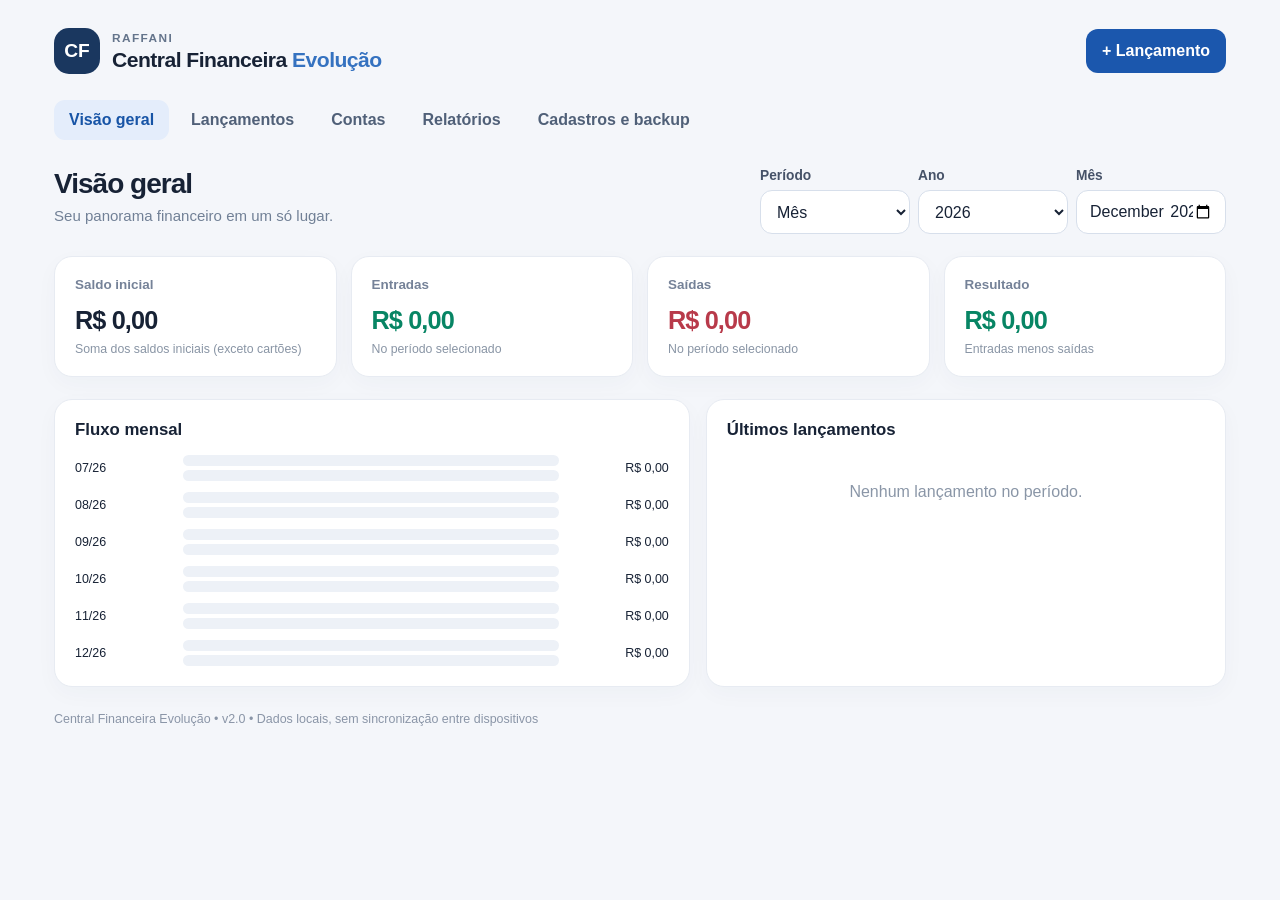
==== index.html @ 3c27be59 "Add files via upload" ====
<!doctype html>
<html lang="pt-BR"><head><meta charset="utf-8"><meta name="viewport" content="width=device-width, initial-scale=1, viewport-fit=cover"><meta name="theme-color" content="#101827"><meta name="apple-mobile-web-app-capable" content="yes"><meta name="apple-mobile-web-app-status-bar-style" content="default"><title>Central Financeira • Evolução</title><link rel="manifest" href="manifest.webmanifest"><style>
:root{font-family:Inter,-apple-system,BlinkMacSystemFont,"Segoe UI",sans-serif;color:#172235;background:#f4f6fa;font-synthesis:none}*{box-sizing:border-box}body{margin:0;min-width:320px}button,input,select,textarea{font:inherit}button{cursor:pointer}button:disabled{opacity:.5;cursor:not-allowed}input,select,textarea{width:100%;min-height:44px;border:1px solid #d7dfeb;border-radius:12px;background:white;color:#172235;padding:10px 12px;outline-offset:2px}textarea{resize:vertical}label{display:block;color:#465268;font-size:.86rem;font-weight:650;margin-bottom:7px}.app{max-width:1220px;margin:auto;padding:28px 24px 90px}.top{display:flex;align-items:center;justify-content:space-between;gap:14px;margin-bottom:24px}.brand{display:flex;align-items:center;gap:12px}.brandmark{display:grid;place-items:center;width:46px;height:46px;border-radius:15px;background:#1a375f;color:#fff;font-size:1.2rem;font-weight:800}.eyebrow{font-size:.74rem;letter-spacing:.12em;text-transform:uppercase;color:#64748b;font-weight:750}.brand h1{margin:3px 0 0;font-size:1.32rem;letter-spacing:-.025em}.top-actions{display:flex;gap:10px;align-items:center}.primary,.secondary,.danger,.ghost{border:0;border-radius:12px;padding:12px 16px;font-weight:700;min-height:44px}.primary{background:#1b57ad;color:white}.primary:hover{background:#16478e}.secondary{background:#e8eef7;color:#1b477f}.danger{background:#ffe8e8;color:#a52f35}.ghost{background:#fff;border:1px solid #d7dfeb;color:#34445e}.tabs{display:flex;gap:7px;overflow-x:auto;scrollbar-width:thin;padding:2px 0 14px;margin-bottom:14px}.tab{white-space:nowrap;border:0;border-radius:11px;padding:11px 15px;color:#506078;background:transparent;font-weight:700}.tab.active{background:#e4edfb;color:#1754a6}.view{display:none}.view.active{display:block}.sectionhead{display:flex;justify-content:space-between;align-items:start;gap:14px;margin-bottom:20px}.sectionhead h2{margin:0 0 7px;font-size:1.75rem;letter-spacing:-.035em}.muted{color:#738096}.sectionhead p{margin:0;color:#718096;font-size:.94rem}.toolbar{display:flex;align-items:end;gap:10px;flex-wrap:wrap}.field{min-width:130px}.field.compact{width:150px}.field.search{min-width:240px;flex:1}.cards{display:grid;grid-template-columns:repeat(4,minmax(0,1fr));gap:14px;margin:22px 0}.card,.panel{background:white;border:1px solid #e7ebf2;border-radius:18px;padding:20px;box-shadow:0 7px 22px #1f355008}.card .label{color:#758298;font-size:.84rem;font-weight:650}.card .number{margin-top:14px;font-size:1.58rem;letter-spacing:-.035em;font-weight:800;overflow-wrap:anywhere}.number.good{color:#078564}.number.bad{color:#b83a4a}.card .detail{font-size:.77rem;color:#8995a5;margin-top:7px}.columns{display:grid;grid-template-columns:1.1fr .9fr;gap:16px}.panel h3{margin:0 0 15px;font-size:1.05rem}.panel-head{display:flex;justify-content:space-between;align-items:center;gap:10px}.list{display:grid;gap:9px}.item{display:flex;align-items:center;justify-content:space-between;gap:12px;border-bottom:1px solid #edf0f4;padding:12px 0}.item:last-child{border:0}.item-title{font-weight:700;overflow-wrap:anywhere}.item-sub{font-size:.8rem;color:#7b8799;margin-top:5px}.amount{font-weight:800;text-align:right;white-space:nowrap}.pills{display:flex;gap:5px;flex-wrap:wrap}.pill{font-size:.7rem;font-weight:750;border-radius:999px;padding:4px 8px;background:#edf2f8;color:#4e6580}.tablewrap{overflow:auto;border-radius:16px;border:1px solid #e5eaf1;background:white}table{border-collapse:collapse;width:100%;min-width:660px;text-align:left}th,td{padding:14px 15px;border-bottom:1px solid #edf0f4;font-size:.9rem}th{color:#65758b;font-size:.78rem;background:#f9fbfe}tr:last-child td{border-bottom:0}.actions{display:flex;gap:7px;justify-content:flex-end}.smallbutton{border:1px solid #dbe2eb;border-radius:9px;background:white;color:#344b6a;padding:8px 10px;font-size:.81rem;font-weight:700}.smallbutton.red{color:#bd343e}.empty{color:#8a96a7;text-align:center;padding:28px 10px}.stack{display:grid;gap:15px}.formgrid{display:grid;grid-template-columns:repeat(2,minmax(0,1fr));gap:14px}.span2{grid-column:span 2}.checkline{display:flex;align-items:center;gap:10px;padding:13px 0}.checkline input{width:19px;height:19px;min-height:19px}.checkline label{margin:0}.modal-overlay{position:fixed;inset:0;z-index:50;background:#09182e88;display:none;align-items:center;justify-content:center;padding:14px}.modal-overlay.open{display:flex}.modal{width:min(540px,100%);max-height:calc(100dvh - 28px);display:flex;flex-direction:column;background:white;border-radius:20px;box-shadow:0 24px 60px #06152a3d;overflow:hidden}.modal form{display:flex;flex-direction:column;min-height:0;flex:1;overflow:hidden}.modal header{padding:20px 22px 13px;border-bottom:1px solid #e8edf3;display:flex;justify-content:space-between;align-items:center;gap:10px}.modal header h2{margin:0;font-size:1.19rem}.modal .content{padding:19px 22px 22px;overflow-y:auto;overscroll-behavior:contain;-webkit-overflow-scrolling:touch;min-height:0}.modal footer{padding:13px 22px calc(13px + env(safe-area-inset-bottom,0px));border-top:1px solid #e7ebf2;background:white;display:flex;gap:9px;justify-content:flex-end;flex-shrink:0}.close{border:0;background:#f0f4f9;width:34px;height:34px;border-radius:10px}.hint{color:#77869a;font-size:.79rem;margin:7px 0 0}.notice{border-radius:13px;padding:13px 14px;background:#edf5ff;color:#375579;line-height:1.45;font-size:.85rem}.dangerzone{background:#fff7f7;color:#82373a}.accountgrid{display:grid;grid-template-columns:repeat(auto-fit,minmax(240px,1fr));gap:14px}.chart{display:grid;gap:11px}.barrow{display:grid;grid-template-columns:98px minmax(0,1fr) 100px;align-items:center;gap:10px;font-size:.78rem}.bartrack{height:11px;border-radius:8px;background:#edf1f7;overflow:hidden}.bar{height:100%;background:#396fbb;border-radius:8px}.bar.out{background:#e68182}.footer-note{margin-top:25px;font-size:.78rem;color:#8a95a7}.settingsgrid{display:grid;grid-template-columns:repeat(2,minmax(0,1fr));gap:16px}.pillstrip{display:flex;gap:8px;flex-wrap:wrap;margin-bottom:14px}.tag{background:#eff4fa;padding:7px 10px;border-radius:10px;display:flex;align-items:center;gap:8px;font-size:.85rem}.tag button{background:none;border:0;color:#c33;font-weight:800}.sr-only{position:absolute;left:-9999px}.switchbar{display:flex;gap:8px;align-items:end}.switchbar .field{flex:1}.hidden{display:none!important}@media(max-width:800px){.cards{grid-template-columns:repeat(2,minmax(0,1fr))}.columns,.settingsgrid{grid-template-columns:1fr}.sectionhead{flex-wrap:wrap}.app{padding:18px 15px 88px}}@media(max-width:520px){.app{padding:16px 12px calc(90px + env(safe-area-inset-bottom,0px))}.brand h1{font-size:1.05rem}.brandmark{width:40px;height:40px}.eyebrow{font-size:.64rem}.top{align-items:flex-start}.top-actions .primary{padding:10px 11px;font-size:.81rem}.top-actions .secondary{display:none}.sectionhead h2{font-size:1.45rem}.toolbar{width:100%}.field.compact{width:auto;flex:1;min-width:115px}.field.search{min-width:100%}.cards{gap:9px}.card,.panel{padding:15px;border-radius:14px}.card .number{font-size:1.25rem}.formgrid{grid-template-columns:1fr}.span2{grid-column:span 1}.modal-overlay{padding:0;align-items:flex-end}.modal{width:100%;max-height:calc(100dvh - 8px);border-radius:19px 19px 0 0}.modal form{display:flex;flex-direction:column;min-height:0;flex:1;overflow:hidden}.modal header{padding:17px 17px 12px}.modal .content{padding:15px 17px}.modal footer{padding:12px 17px calc(12px + env(safe-area-inset-bottom,0px))}.modal footer button{flex:1}.barrow{grid-template-columns:70px minmax(0,1fr) 82px;font-size:.69rem}.item{align-items:flex-start}}
</style></head><body>
<div class="app"><header class="top"><div class="brand"><div class="brandmark">CF</div><div><div class="eyebrow" id="entitySubtitle">CONTROLE FINANCEIRO</div><h1>Central Financeira <span style="color:#3572c0">Evolução</span></h1></div></div><div class="top-actions"><button class="primary" data-action="new-entry">+ Lançamento</button></div></header>
<nav class="tabs" aria-label="Navegação"><button class="tab active" data-tab="overview">Visão geral</button><button class="tab" data-tab="entries">Lançamentos</button><button class="tab" data-tab="accounts">Contas</button><button class="tab" data-tab="reports">Relatórios</button><button class="tab" data-tab="settings">Cadastros e backup</button></nav>
<section class="view active" id="overview"><div class="sectionhead"><div><h2>Visão geral</h2><p>Seu panorama financeiro em um só lugar.</p></div><div class="toolbar" id="overviewFilters"></div></div><div class="cards" id="overviewCards"></div><div class="columns"><div class="panel"><h3>Fluxo mensal</h3><div class="chart" id="overviewChart"></div></div><div class="panel"><h3>Últimos lançamentos</h3><div id="overviewLatest" class="list"></div></div></div></section>
<section class="view" id="entries"><div class="sectionhead"><div><h2>Lançamentos</h2><p>Entradas, despesas e recorrências em um só lugar.</p></div><button class="primary" data-action="new-entry">+ Novo lançamento</button></div><div class="toolbar" style="margin-bottom:16px"><div class="field search"><label for="entrySearch">Buscar descrição</label><input id="entrySearch" placeholder="Ex.: aluguel, mercado..."></div><div class="field compact"><label for="entryPeriod">Período</label><select id="entryPeriod"></select></div><div class="field compact"><label for="entryEntity">Entidade</label><select id="entryEntity"></select></div></div><div class="tablewrap"><table><thead><tr><th>Data</th><th>Descrição</th><th>Categoria / entidade</th><th>Conta</th><th>Valor</th><th>Ações</th></tr></thead><tbody id="entryRows"></tbody></table></div></section>
<section class="view" id="accounts"><div class="sectionhead"><div><h2>Contas</h2><p>Cadastre contas bancárias e cartões de crédito.</p></div><button class="primary" data-action="new-account">+ Nova conta</button></div><div class="accountgrid" id="accountCards"></div></section>
<section class="view" id="reports"><div class="sectionhead"><div><h2>Relatórios</h2><p>Filtre por mês, ano inteiro ou todos os períodos.</p></div><div class="toolbar"><div id="reportFilters"></div><button class="secondary" id="exportCSV">Exportar CSV</button></div></div><div id="reportCards" class="cards"></div><div class="columns"><div class="panel"><h3>Despesas por categoria</h3><div id="categoryReport"></div></div><div class="panel"><h3>Resumo por mês</h3><div id="monthlyReport"></div></div></div></section>
<section class="view" id="settings"><div class="sectionhead"><div><h2>Cadastros e backup</h2><p>Personalize sua central financeira e proteja seus dados.</p></div></div><div class="settingsgrid"><div class="panel"><div class="panel-head"><h3>Entidades</h3><button class="smallbutton" data-action="new-entity">+ Entidade</button></div><p class="hint">Pessoa física, jurídica, empresa ou outro centro financeiro.</p><div id="entityTags" class="pillstrip" style="margin-top:14px"></div></div><div class="panel"><div class="panel-head"><h3>Categorias</h3><button class="smallbutton" data-action="new-category">+ Categoria</button></div><p class="hint">Disponíveis no formulário de lançamentos.</p><div id="categoryTags" class="pillstrip" style="margin-top:14px"></div></div><div class="panel"><h3>Cópia de segurança</h3><p class="hint">Dados salvos apenas neste navegador. Exporte regularmente e guarde com segurança.</p><div style="display:grid;gap:10px;margin-top:18px"><button class="secondary" id="backupDownload">Baixar backup JSON</button><label for="backupRestore">Restaurar backup JSON</label><input type="file" id="backupRestore" accept="application/json,.json"></div></div><div class="panel"><h3>Dados locais</h3><p class="notice dangerzone">Apagar os dados é irreversível sem uma cópia de segurança. A nova versão usa armazenamento separado da aplicação antiga.</p><button class="danger" id="clearData" style="margin-top:15px">Apagar dados desta versão</button></div></div></section>
<div class="footer-note">Central Financeira Evolução • v2.0 • Dados locais, sem sincronização entre dispositivos</div></div>
<div class="modal-overlay" id="dialog" role="presentation"><div class="modal" role="dialog" aria-modal="true" aria-labelledby="dialogTitle"><header><h2 id="dialogTitle"></h2><button class="close" aria-label="Fechar" id="dialogClose">✕</button></header><form id="dialogForm"><div class="content" id="dialogBody"></div><footer><button class="ghost" type="button" id="dialogCancel">Cancelar</button><button class="primary" type="submit" id="dialogSave">Salvar</button></footer></form></div></div>
<script>
'use strict';
const STORE='central-financeira-evolucao-v2';
const isoToday=()=>new Date().toLocaleDateString('en-CA');
const monthNow=()=>isoToday().slice(0,7);
const uid=()=>crypto?.randomUUID?.() || 'id-'+Date.now()+'-'+Math.random().toString(36).slice(2);
const money=n=>(Number(n)||0).toLocaleString('pt-BR',{style:'currency',currency:'BRL'});
const fmtDate=d=>d?d.split('-').reverse().join('/'):'';
const esc=s=>String(s??'').replace(/[&<>"']/g,c=>({'&':'&amp;','<':'&lt;','>':'&gt;','"':'&quot;',"'":'&#39;'}[c]));
const seed=()=>({version:2,entities:[{id:uid(),name:'Raffani'}],categories:['Moradia','Alimentação','Transporte','Saúde','Educação','Lazer','Salário','Serviços','Impostos','Outros'].map(name=>({id:uid(),name})),accounts:[],entries:[]});
let db;try{const s=JSON.parse(localStorage.getItem(STORE));db=s&&Array.isArray(s.entries)&&Array.isArray(s.accounts)&&Array.isArray(s.entities)&&Array.isArray(s.categories)?s:seed()}catch{db=seed()}
const save=()=>{localStorage.setItem(STORE,JSON.stringify(db));render()};
const entityName=id=>db.entities.find(x=>x.id===id)?.name||'Sem entidade';
const accountName=id=>db.accounts.find(x=>x.id===id)?.name||'Sem conta';
const catName=id=>db.categories.find(x=>x.id===id)?.name||'Sem categoria';
const numeric=v=>Number(String(v).replace(',','.'))||0;
const periods=['all','year','month'];
let overviewPeriod='month',overviewYear=Number(monthNow().slice(0,4)),overviewMonth=monthNow(), reportPeriod='month',reportYear=overviewYear,reportMonth=monthNow(),entryPeriod='all',entryEntity='all',entrySearch='';
function matchesPeriod(entry,mode,year,month){if(mode==='all')return true;if(mode==='year')return entry.date.startsWith(String(year));return entry.date.startsWith(month)}
const sum=(a,kind)=>a.filter(x=>x.type===kind).reduce((s,x)=>s+Number(x.amount||0),0);
function years(){const set=new Set([new Date().getFullYear(),...db.entries.map(x=>Number(x.date?.slice(0,4))).filter(Boolean)]);return [...set].sort((a,b)=>b-a)}
function filterMarkup(prefix,mode,year,month){return `<div class="switchbar"><div class="field compact"><label for="${prefix}Mode">Período</label><select id="${prefix}Mode"><option value="month" ${mode==='month'?'selected':''}>Mês</option><option value="year" ${mode==='year'?'selected':''}>Ano inteiro</option><option value="all" ${mode==='all'?'selected':''}>Todos</option></select></div><div class="field compact ${mode==='all'?'hidden':''}"><label for="${prefix}Year">Ano</label><select id="${prefix}Year">${years().map(y=>`<option value="${y}" ${year===y?'selected':''}>${y}</option>`).join('')}</select></div><div class="field compact ${mode!=='month'?'hidden':''}"><label for="${prefix}Month">Mês</label><input id="${prefix}Month" type="month" value="${esc(month)}"></div></div>`}
function renderFilters(){document.getElementById('overviewFilters').innerHTML=filterMarkup('overview',overviewPeriod,overviewYear,overviewMonth);document.getElementById('reportFilters').innerHTML=filterMarkup('report',reportPeriod,reportYear,reportMonth);const months=[...new Set(db.entries.map(x=>x.date.slice(0,7)))].sort().reverse();document.getElementById('entryPeriod').innerHTML=`<option value="all">Todos os períodos</option>${months.map(m=>`<option value="${m}" ${entryPeriod===m?'selected':''}>${m.slice(5)}/${m.slice(0,4)}</option>`).join('')}`;document.getElementById('entryEntity').innerHTML=`<option value="all">Todas as entidades</option>${db.entities.map(x=>`<option value="${x.id}" ${entryEntity===x.id?'selected':''}>${esc(x.name)}</option>`).join('')}`}
function card(label,value,detail,cls=''){return `<div class="card"><div class="label">${label}</div><div class="number ${cls}">${value}</div><div class="detail">${detail}</div></div>`}
function renderOverview(){const entries=db.entries.filter(x=>matchesPeriod(x,overviewPeriod,overviewYear,overviewMonth));const a=sum(entries,'income'),b=sum(entries,'expense'),opening=db.accounts.filter(x=>x.kind!=='credit').reduce((s,x)=>s+Number(x.opening||0),0);document.getElementById('overviewCards').innerHTML=card('Saldo inicial',money(opening),'Soma dos saldos iniciais (exceto cartões)')+card('Entradas',money(a),'No período selecionado','good')+card('Saídas',money(b),'No período selecionado','bad')+card('Resultado',money(a-b),'Entradas menos saídas',a-b>=0?'good':'bad');let months=[];if(overviewPeriod==='month'){let y=Number(overviewMonth.slice(0,4)),m=Number(overviewMonth.slice(5));for(let i=5;i>=0;i--){let d=new Date(y,m-1-i,1);months.push(`${d.getFullYear()}-${String(d.getMonth()+1).padStart(2,'0')}`)}}else{months=[...new Set(entries.map(x=>x.date.slice(0,7)))].sort().slice(-12)}const max=Math.max(1,...months.map(m=>Math.max(sum(entries.filter(x=>x.date.startsWith(m)),'income'),sum(entries.filter(x=>x.date.startsWith(m)),'expense'))));document.getElementById('overviewChart').innerHTML=months.length?months.map(m=>{let aa=sum(entries.filter(x=>x.date.startsWith(m)),'income'),bb=sum(entries.filter(x=>x.date.startsWith(m)),'expense');return `<div class="barrow"><span>${m.slice(5)}/${m.slice(2,4)}</span><div><div class="bartrack"><div class="bar" style="width:${aa/max*100}%"></div></div><div class="bartrack" style="margin-top:4px"><div class="bar out" style="width:${bb/max*100}%"></div></div></div><span style="text-align:right">${money(aa-bb)}</span></div>`}).join(''):'<div class="empty">Sem lançamentos neste período.</div>';document.getElementById('overviewLatest').innerHTML=entries.slice().sort((a,b)=>b.date.localeCompare(a.date)).slice(0,6).map(x=>`<div class="item"><div><div class="item-title">${esc(x.description)}</div><div class="item-sub">${fmtDate(x.date)} • ${esc(catName(x.categoryId))}</div></div><div class="amount ${x.type==='income'?'good':'bad'}">${x.type==='income'?'+':'−'} ${money(x.amount)}</div></div>`).join('')||'<div class="empty">Nenhum lançamento no período.</div>'}
function renderEntries(){const list=db.entries.filter(x=>(entryPeriod==='all'||x.date.startsWith(entryPeriod))&&(entryEntity==='all'||x.entityId===entryEntity)&&x.description.toLowerCase().includes(entrySearch.toLowerCase())).sort((a,b)=>b.date.localeCompare(a.date));document.getElementById('entryRows').innerHTML=list.map(x=>`<tr><td>${fmtDate(x.date)}</td><td><strong>${esc(x.description)}</strong>${x.seriesId?'<div class="pill" style="display:inline-block;margin-left:6px">↻ recorrente</div>':''}<div class="item-sub">${esc(x.notes||'')}</div></td><td>${esc(catName(x.categoryId))}<div class="item-sub">${esc(entityName(x.entityId))}</div></td><td>${esc(accountName(x.accountId))}</td><td style="font-weight:750;color:${x.type==='income'?'#078564':'#b83a4a'}">${x.type==='income'?'+':'−'} ${money(x.amount)}</td><td><div class="actions"><button class="smallbutton" data-edit-entry="${x.id}">Editar</button><button class="smallbutton red" data-delete-entry="${x.id}">Apagar</button></div></td></tr>`).join('')||'<tr><td colspan="6" class="empty">Nenhum lançamento encontrado.</td></tr>'}
function renderAccounts(){document.getElementById('accountCards').innerHTML=db.accounts.map(x=>`<div class="panel"><div class="panel-head"><h3>${esc(x.name)}</h3><span class="pill">${x.kind==='credit'?'Cartão de crédito':'Conta bancária'}</span></div><div class="muted">${esc(x.bank||'')}</div><div class="number" style="font-size:1.5rem;font-weight:800;margin:15px 0">${money(x.opening||0)}</div><p class="hint">${x.kind==='credit'?'Valor de referência / limite informado':'Saldo inicial'} • ${fmtDate(x.openingDate)}</p><div class="actions"><button class="smallbutton" data-edit-account="${x.id}">Editar</button><button class="smallbutton red" data-delete-account="${x.id}">Apagar</button></div></div>`).join('')||'<div class="panel empty">Nenhuma conta cadastrada. Clique em “Nova conta”.</div>'}
function renderReports(){const entries=db.entries.filter(x=>matchesPeriod(x,reportPeriod,reportYear,reportMonth)),a=sum(entries,'income'),b=sum(entries,'expense');document.getElementById('reportCards').innerHTML=card('Entradas',money(a),'Período selecionado','good')+card('Saídas',money(b),'Período selecionado','bad')+card('Resultado',money(a-b),'Entradas menos saídas',a-b>=0?'good':'bad')+card('Lançamentos',String(entries.length),'Registros no período');const cats=Object.entries(entries.filter(x=>x.type==='expense').reduce((o,x)=>(o[catName(x.categoryId)]=(o[catName(x.categoryId)]||0)+Number(x.amount),o),{})).sort((a,b)=>b[1]-a[1]);document.getElementById('categoryReport').innerHTML=cats.map(([name,val])=>`<div class="item"><span>${esc(name)}</span><strong>${money(val)}</strong></div>`).join('')||'<div class="empty">Sem despesas.</div>';let monthly=Object.entries(entries.reduce((o,x)=>(o[x.date.slice(0,7)]??=[],o[x.date.slice(0,7)].push(x),o),{})).sort((a,b)=>a[0].localeCompare(b[0]));document.getElementById('monthlyReport').innerHTML=monthly.map(([m,l])=>`<div class="item"><span>${m.slice(5)}/${m.slice(0,4)}</span><strong>${money(sum(l,'income')-sum(l,'expense'))}</strong></div>`).join('')||'<div class="empty">Sem movimentação.</div>'}
function renderSettings(){document.getElementById('entityTags').innerHTML=db.entities.map(x=>`<span class="tag">${esc(x.name)} <button aria-label="Excluir entidade ${esc(x.name)}" data-delete-entity="${x.id}">×</button></span>`).join('');document.getElementById('categoryTags').innerHTML=db.categories.map(x=>`<span class="tag">${esc(x.name)} <button aria-label="Excluir categoria ${esc(x.name)}" data-delete-category="${x.id}">×</button></span>`).join('');document.getElementById('entitySubtitle').textContent=db.entities[0]?.name?.toUpperCase()||'CONTROLE FINANCEIRO'}
function render(){renderFilters();renderOverview();renderEntries();renderAccounts();renderReports();renderSettings()}
const dialog=document.getElementById('dialog'),form=document.getElementById('dialogForm');let onSubmit=null;
function openDialog(title,html,fn,saveLabel='Salvar'){document.getElementById('dialogTitle').textContent=title;document.getElementById('dialogBody').innerHTML=html;document.getElementById('dialogSave').textContent=saveLabel;onSubmit=fn;dialog.classList.add('open');document.body.style.overflow='hidden';setTimeout(()=>dialog.querySelector('input,select,textarea')?.focus({preventScroll:true}),50)}
function closeDialog(){dialog.classList.remove('open');document.body.style.overflow='';onSubmit=null}
const opts=(xs,value)=>xs.map(x=>`<option value="${x.id}" ${x.id===value?'selected':''}>${esc(x.name)}</option>`).join('');
function datePlusMonths(base,n){let [y,m,d]=base.split('-').map(Number),first=new Date(y,m-1+n,1),last=new Date(first.getFullYear(),first.getMonth()+1,0).getDate();return `${first.getFullYear()}-${String(first.getMonth()+1).padStart(2,'0')}-${String(Math.min(d,last)).padStart(2,'0')}`}
function entryDialog(id){const old=db.entries.find(x=>x.id===id),o=old||{type:'expense',date:isoToday(),description:'',amount:'',entityId:db.entities[0]?.id,accountId:'',categoryId:'',notes:''};openDialog(old?'Editar lançamento':'Novo lançamento',`<div class="formgrid"><div><label for="fType">Tipo</label><select id="fType"><option value="expense" ${o.type==='expense'?'selected':''}>Saída</option><option value="income" ${o.type==='income'?'selected':''}>Entrada</option></select></div><div><label for="fDate">Data / vencimento *</label><input type="date" id="fDate" value="${esc(o.date)}" required></div><div class="span2"><label for="fDesc">Descrição *</label><input id="fDesc" maxlength="180" required value="${esc(o.description)}" placeholder="Ex.: Aluguel"></div><div><label for="fAmount">Valor (R$) *</label><input type="number" inputmode="decimal" id="fAmount" required min="0.01" step="0.01" value="${esc(o.amount)}"></div><div><label for="fEntity">Entidade</label><select id="fEntity">${opts(db.entities,o.entityId)}</select></div><div><label for="fAccount">Conta / cartão</label><select id="fAccount"><option value="">Sem conta</option>${opts(db.accounts,o.accountId)}</select></div><div><label for="fCategory">Categoria</label><select id="fCategory"><option value="">Sem categoria</option>${opts(db.categories,o.categoryId)}</select></div><div class="span2"><label for="fNotes">Observações</label><textarea id="fNotes" rows="2">${esc(o.notes)}</textarea></div>${old?'<p class="hint span2">A edição altera apenas este lançamento. Para apagar os futuros, use a opção Apagar na lista.</p>':`<div class="span2 checkline"><input id="fRecurring" type="checkbox"><label for="fRecurring">Tem recorrência mensal?</label></div><div class="span2 hidden" id="repeatBox"><label for="fRepeat">Quantidade total de meses (incluindo o primeiro)</label><input type="number" id="fRepeat" min="2" max="240" value="12" step="1"><p class="hint">Ex.: 12 gera o lançamento deste mês e mais 11 nos meses seguintes.</p></div>`}</div>`,()=>{const q=id=>document.getElementById(id),date=q('fDate').value,amount=Number(q('fAmount').value);if(!date||!q('fDesc').value.trim()||!Number.isFinite(amount)||amount<=0){alert('Preencha descrição, data e valor válido.');return false}const data={type:q('fType').value,date,description:q('fDesc').value.trim(),amount,entityId:q('fEntity').value||'',accountId:q('fAccount').value||'',categoryId:q('fCategory').value||'',notes:q('fNotes').value.trim()};if(old){Object.assign(old,data)}else{const recurring=q('fRecurring').checked,n=recurring?Number(q('fRepeat').value):1;if(!Number.isInteger(n)||n<1||n>240||(recurring&&n<2)){alert('Informe de 2 a 240 meses de recorrência.');return false}const sid=recurring?uid():null;for(let i=0;i<n;i++)db.entries.push({id:uid(),...data,date:datePlusMonths(date,i),seriesId:sid,seriesIndex:recurring?i:null})}save();return true});if(!old){document.getElementById('fRecurring').addEventListener('change',e=>document.getElementById('repeatBox').classList.toggle('hidden',!e.target.checked))}}
function deleteEntry(id){const item=db.entries.find(x=>x.id===id);if(!item)return;let future=false;if(item.seriesId){openDialog('Apagar lançamento',`<p>O lançamento <strong>${esc(item.description)}</strong> pertence a uma recorrência.</p><div class="stack" style="margin-top:15px"><label class="checkline"><input type="radio" name="delMode" value="one" checked style="min-height:18px;width:18px"> Apenas este lançamento</label><label class="checkline"><input type="radio" name="delMode" value="future" style="min-height:18px;width:18px"> Este e todos os futuros desta recorrência</label></div><p class="hint">Lançamentos anteriores à data selecionada serão preservados.</p>`,()=>{future=document.querySelector('input[name="delMode"]:checked').value==='future';if(future)db.entries=db.entries.filter(x=>!(x.seriesId===item.seriesId&&x.date>=item.date));else db.entries=db.entries.filter(x=>x.id!==item.id);save();return true},'Apagar');return}if(confirm(`Apagar o lançamento “${item.description}”?`)){db.entries=db.entries.filter(x=>x.id!==id);save()}}
function accountDialog(id){const old=db.accounts.find(x=>x.id===id),o=old||{name:'',bank:'',kind:'bank',opening:0,openingDate:isoToday()};openDialog(old?'Editar conta':'Nova conta',`<div class="formgrid"><div class="span2"><label for="aName">Nome / identificação *</label><input id="aName" value="${esc(o.name)}" required placeholder="Ex.: Itaú PJ ou Cartão Visa"></div><div><label for="aBank">Banco / emissor</label><input id="aBank" value="${esc(o.bank)}" placeholder="Ex.: Itaú"></div><div><label for="aKind">Tipo</label><select id="aKind"><option value="bank" ${o.kind==='bank'?'selected':''}>Conta bancária</option><option value="credit" ${o.kind==='credit'?'selected':''}>Cartão de crédito</option></select></div><div><label for="aOpening">Saldo inicial / referência (R$)</label><input id="aOpening" type="number" inputmode="decimal" step="0.01" value="${esc(o.opening)}"></div><div><label for="aDate">Data de referência</label><input id="aDate" type="date" value="${esc(o.openingDate)}"></div></div>`,()=>{let name=document.getElementById('aName').value.trim();if(!name){alert('Informe a identificação da conta.');return false}const val={name,bank:document.getElementById('aBank').value.trim(),kind:document.getElementById('aKind').value,opening:Number(document.getElementById('aOpening').value)||0,openingDate:document.getElementById('aDate').value};if(old)Object.assign(old,val);else db.accounts.push({id:uid(),...val});save();return true})}
function nameDialog(kind){let entity=kind==='entity';openDialog(entity?'Cadastrar entidade':'Cadastrar categoria',`<label for="newName">${entity?'Nome da entidade':'Nome da categoria'} *</label><input id="newName" maxlength="100" required placeholder="${entity?'Ex.: Pessoa física, Empresa':'Ex.: Assinaturas'}">`,()=>{const name=document.getElementById('newName').value.trim(),list=entity?db.entities:db.categories;if(!name||list.some(x=>x.name.toLowerCase()===name.toLowerCase())){alert('Informe um nome novo e válido.');return false}list.push({id:uid(),name});save();return true})}
function removeCatalog(kind,id){const entity=kind==='entity',list=entity?db.entities:db.categories,field=entity?'entityId':'categoryId';if(entity&&list.length===1){alert('Mantenha ao menos uma entidade cadastrada.');return}if(!confirm('Excluir este cadastro? Os lançamentos existentes serão mantidos, mas perderão a associação.'))return;db.entries.forEach(x=>{if(x[field]===id)x[field]=''});if(entity)db.entities=list.filter(x=>x.id!==id);else db.categories=list.filter(x=>x.id!==id);save()}
function dl(blob,name){const url=URL.createObjectURL(blob),a=document.createElement('a');a.href=url;a.download=name;document.body.append(a);a.click();a.remove();setTimeout(()=>URL.revokeObjectURL(url),1500)}
function exportCsv(){const list=db.entries.filter(x=>matchesPeriod(x,reportPeriod,reportYear,reportMonth));const rows=[['Data','Descrição','Tipo','Valor','Categoria','Conta','Entidade','Observações'],...list.map(x=>[x.date,x.description,x.type==='income'?'Entrada':'Saída',Number(x.amount).toFixed(2),catName(x.categoryId),accountName(x.accountId),entityName(x.entityId),x.notes||''])];const csv='\ufeff'+rows.map(r=>r.map(v=>'"'+String(v).replace(/"/g,'""')+'"').join(';')).join('\r\n');dl(new Blob([csv],{type:'text/csv;charset=utf-8'}),'central-financeira-relatorio.csv')}
const tabs=document.querySelectorAll('[data-tab]');function showTab(tab){tabs.forEach(t=>t.classList.toggle('active',t.dataset.tab===tab));document.querySelectorAll('.view').forEach(v=>v.classList.toggle('active',v.id===tab));window.scrollTo({top:0,behavior:'instant'})}
document.addEventListener('click',e=>{const t=e.target.closest('button');if(!t)return;if(t.dataset.tab)showTab(t.dataset.tab);if(t.dataset.action==='new-entry')entryDialog();if(t.dataset.action==='new-account')accountDialog();if(t.dataset.action==='new-entity')nameDialog('entity');if(t.dataset.action==='new-category')nameDialog('category');if(t.dataset.editEntry)entryDialog(t.dataset.editEntry);if(t.dataset.deleteEntry)deleteEntry(t.dataset.deleteEntry);if(t.dataset.editAccount)accountDialog(t.dataset.editAccount);if(t.dataset.deleteAccount){const id=t.dataset.deleteAccount;if(db.entries.some(x=>x.accountId===id)){alert('Esta conta está em uso. Remova ou altere os vínculos antes de excluí-la.');return}if(confirm('Excluir esta conta?')){db.accounts=db.accounts.filter(x=>x.id!==id);save()}}if(t.dataset.deleteEntity)removeCatalog('entity',t.dataset.deleteEntity);if(t.dataset.deleteCategory)removeCatalog('category',t.dataset.deleteCategory)});
document.getElementById('dialogClose').onclick=closeDialog;document.getElementById('dialogCancel').onclick=closeDialog;dialog.addEventListener('click',e=>{if(e.target===dialog)closeDialog()});document.addEventListener('keydown',e=>{if(e.key==='Escape'&&dialog.classList.contains('open'))closeDialog()});form.addEventListener('submit',e=>{e.preventDefault();if(onSubmit?.()!==false)closeDialog()});
document.addEventListener('change',e=>{const id=e.target.id;if(['overviewMode','overviewYear','overviewMonth'].includes(id)){overviewPeriod=document.getElementById('overviewMode').value;overviewYear=Number(document.getElementById('overviewYear')?.value||overviewYear);overviewMonth=document.getElementById('overviewMonth')?.value||overviewMonth;render()}if(['reportMode','reportYear','reportMonth'].includes(id)){reportPeriod=document.getElementById('reportMode').value;reportYear=Number(document.getElementById('reportYear')?.value||reportYear);reportMonth=document.getElementById('reportMonth')?.value||reportMonth;render()}if(id==='entryPeriod'){entryPeriod=e.target.value;renderEntries()}if(id==='entryEntity'){entryEntity=e.target.value;renderEntries()}});
document.getElementById('entrySearch').oninput=e=>{entrySearch=e.target.value;renderEntries()};document.getElementById('exportCSV').onclick=exportCsv;
document.getElementById('backupDownload').onclick=()=>dl(new Blob([JSON.stringify(db,null,2)],{type:'application/json'}),'central-financeira-evolucao-backup-'+isoToday()+'.json');
document.getElementById('backupRestore').onchange=async e=>{const f=e.target.files?.[0];if(!f)return;try{const d=JSON.parse(await f.text());if(!Array.isArray(d.entries)||!Array.isArray(d.accounts)||!Array.isArray(d.categories)||!Array.isArray(d.entities)){throw Error('Formato incompatível. Use backup da Central Financeira Evolução.')}if(!confirm('Substituir todos os dados desta versão pelos dados do backup?'))return;db=d;save();alert('Backup restaurado.')}catch(err){alert('Não foi possível restaurar: '+err.message)}finally{e.target.value=''}};
document.getElementById('clearData').onclick=()=>{if(confirm('Tem certeza de que deseja apagar TODOS os dados desta versão?')&&confirm('Última confirmação: apagar agora?')){db=seed();save()}};
render();if('serviceWorker'in navigator&&location.protocol.startsWith('http'))navigator.serviceWorker.register('./sw.js').catch(()=>{});
</script></body></html>
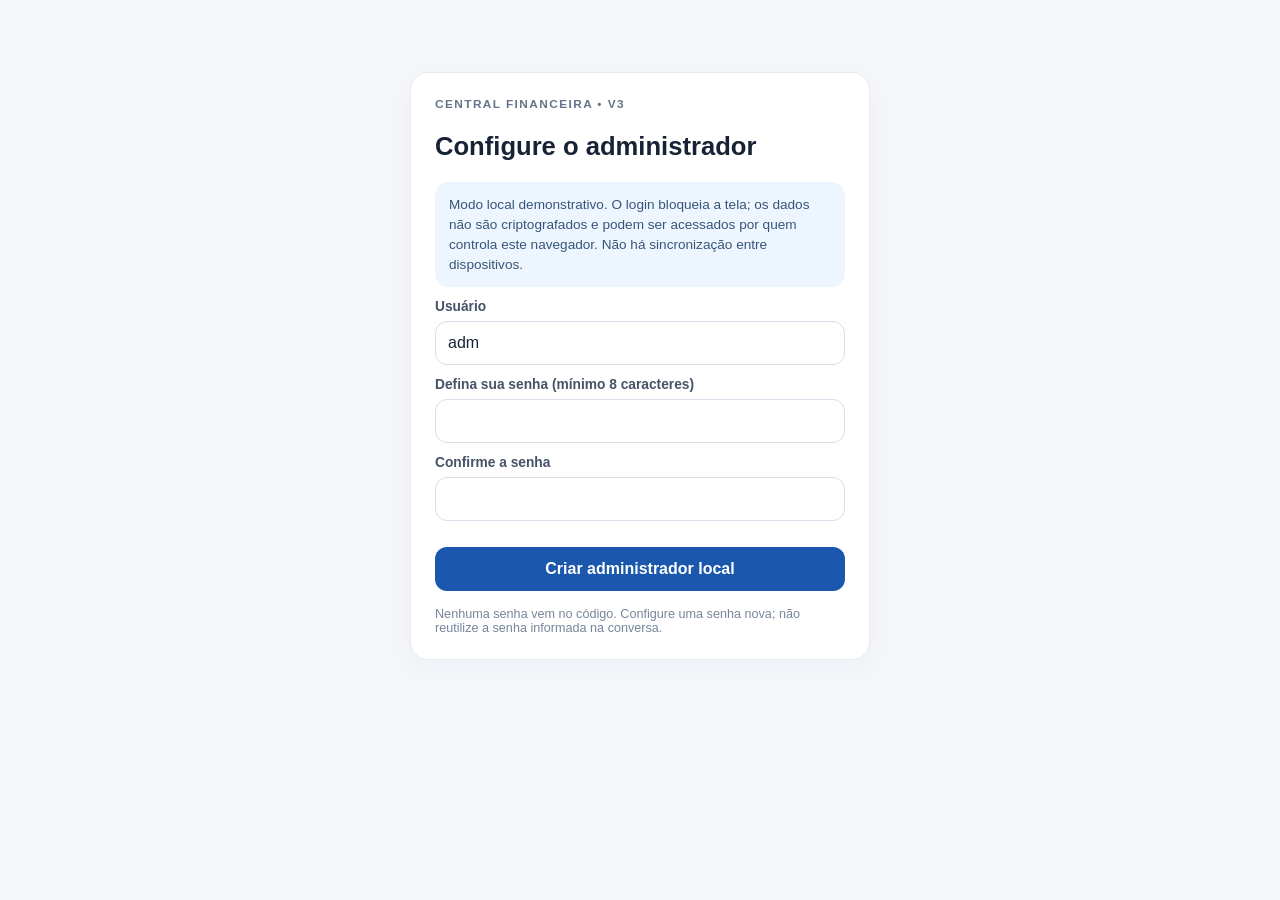
==== commit 6ecba915: "Add files via upload Atualizar Central Financeira para v3" ====
--- a/index.html
+++ b/index.html
@@ -1,65 +1,12 @@
 <!doctype html>
-<html lang="pt-BR"><head><meta charset="utf-8"><meta name="viewport" content="width=device-width, initial-scale=1, viewport-fit=cover"><meta name="theme-color" content="#101827"><meta name="apple-mobile-web-app-capable" content="yes"><meta name="apple-mobile-web-app-status-bar-style" content="default"><title>Central Financeira • Evolução</title><link rel="manifest" href="manifest.webmanifest"><style>
-:root{font-family:Inter,-apple-system,BlinkMacSystemFont,"Segoe UI",sans-serif;color:#172235;background:#f4f6fa;font-synthesis:none}*{box-sizing:border-box}body{margin:0;min-width:320px}button,input,select,textarea{font:inherit}button{cursor:pointer}button:disabled{opacity:.5;cursor:not-allowed}input,select,textarea{width:100%;min-height:44px;border:1px solid #d7dfeb;border-radius:12px;background:white;color:#172235;padding:10px 12px;outline-offset:2px}textarea{resize:vertical}label{display:block;color:#465268;font-size:.86rem;font-weight:650;margin-bottom:7px}.app{max-width:1220px;margin:auto;padding:28px 24px 90px}.top{display:flex;align-items:center;justify-content:space-between;gap:14px;margin-bottom:24px}.brand{display:flex;align-items:center;gap:12px}.brandmark{display:grid;place-items:center;width:46px;height:46px;border-radius:15px;background:#1a375f;color:#fff;font-size:1.2rem;font-weight:800}.eyebrow{font-size:.74rem;letter-spacing:.12em;text-transform:uppercase;color:#64748b;font-weight:750}.brand h1{margin:3px 0 0;font-size:1.32rem;letter-spacing:-.025em}.top-actions{display:flex;gap:10px;align-items:center}.primary,.secondary,.danger,.ghost{border:0;border-radius:12px;padding:12px 16px;font-weight:700;min-height:44px}.primary{background:#1b57ad;color:white}.primary:hover{background:#16478e}.secondary{background:#e8eef7;color:#1b477f}.danger{background:#ffe8e8;color:#a52f35}.ghost{background:#fff;border:1px solid #d7dfeb;color:#34445e}.tabs{display:flex;gap:7px;overflow-x:auto;scrollbar-width:thin;padding:2px 0 14px;margin-bottom:14px}.tab{white-space:nowrap;border:0;border-radius:11px;padding:11px 15px;color:#506078;background:transparent;font-weight:700}.tab.active{background:#e4edfb;color:#1754a6}.view{display:none}.view.active{display:block}.sectionhead{display:flex;justify-content:space-between;align-items:start;gap:14px;margin-bottom:20px}.sectionhead h2{margin:0 0 7px;font-size:1.75rem;letter-spacing:-.035em}.muted{color:#738096}.sectionhead p{margin:0;color:#718096;font-size:.94rem}.toolbar{display:flex;align-items:end;gap:10px;flex-wrap:wrap}.field{min-width:130px}.field.compact{width:150px}.field.search{min-width:240px;flex:1}.cards{display:grid;grid-template-columns:repeat(4,minmax(0,1fr));gap:14px;margin:22px 0}.card,.panel{background:white;border:1px solid #e7ebf2;border-radius:18px;padding:20px;box-shadow:0 7px 22px #1f355008}.card .label{color:#758298;font-size:.84rem;font-weight:650}.card .number{margin-top:14px;font-size:1.58rem;letter-spacing:-.035em;font-weight:800;overflow-wrap:anywhere}.number.good{color:#078564}.number.bad{color:#b83a4a}.card .detail{font-size:.77rem;color:#8995a5;margin-top:7px}.columns{display:grid;grid-template-columns:1.1fr .9fr;gap:16px}.panel h3{margin:0 0 15px;font-size:1.05rem}.panel-head{display:flex;justify-content:space-between;align-items:center;gap:10px}.list{display:grid;gap:9px}.item{display:flex;align-items:center;justify-content:space-between;gap:12px;border-bottom:1px solid #edf0f4;padding:12px 0}.item:last-child{border:0}.item-title{font-weight:700;overflow-wrap:anywhere}.item-sub{font-size:.8rem;color:#7b8799;margin-top:5px}.amount{font-weight:800;text-align:right;white-space:nowrap}.pills{display:flex;gap:5px;flex-wrap:wrap}.pill{font-size:.7rem;font-weight:750;border-radius:999px;padding:4px 8px;background:#edf2f8;color:#4e6580}.tablewrap{overflow:auto;border-radius:16px;border:1px solid #e5eaf1;background:white}table{border-collapse:collapse;width:100%;min-width:660px;text-align:left}th,td{padding:14px 15px;border-bottom:1px solid #edf0f4;font-size:.9rem}th{color:#65758b;font-size:.78rem;background:#f9fbfe}tr:last-child td{border-bottom:0}.actions{display:flex;gap:7px;justify-content:flex-end}.smallbutton{border:1px solid #dbe2eb;border-radius:9px;background:white;color:#344b6a;padding:8px 10px;font-size:.81rem;font-weight:700}.smallbutton.red{color:#bd343e}.empty{color:#8a96a7;text-align:center;padding:28px 10px}.stack{display:grid;gap:15px}.formgrid{display:grid;grid-template-columns:repeat(2,minmax(0,1fr));gap:14px}.span2{grid-column:span 2}.checkline{display:flex;align-items:center;gap:10px;padding:13px 0}.checkline input{width:19px;height:19px;min-height:19px}.checkline label{margin:0}.modal-overlay{position:fixed;inset:0;z-index:50;background:#09182e88;display:none;align-items:center;justify-content:center;padding:14px}.modal-overlay.open{display:flex}.modal{width:min(540px,100%);max-height:calc(100dvh - 28px);display:flex;flex-direction:column;background:white;border-radius:20px;box-shadow:0 24px 60px #06152a3d;overflow:hidden}.modal form{display:flex;flex-direction:column;min-height:0;flex:1;overflow:hidden}.modal header{padding:20px 22px 13px;border-bottom:1px solid #e8edf3;display:flex;justify-content:space-between;align-items:center;gap:10px}.modal header h2{margin:0;font-size:1.19rem}.modal .content{padding:19px 22px 22px;overflow-y:auto;overscroll-behavior:contain;-webkit-overflow-scrolling:touch;min-height:0}.modal footer{padding:13px 22px calc(13px + env(safe-area-inset-bottom,0px));border-top:1px solid #e7ebf2;background:white;display:flex;gap:9px;justify-content:flex-end;flex-shrink:0}.close{border:0;background:#f0f4f9;width:34px;height:34px;border-radius:10px}.hint{color:#77869a;font-size:.79rem;margin:7px 0 0}.notice{border-radius:13px;padding:13px 14px;background:#edf5ff;color:#375579;line-height:1.45;font-size:.85rem}.dangerzone{background:#fff7f7;color:#82373a}.accountgrid{display:grid;grid-template-columns:repeat(auto-fit,minmax(240px,1fr));gap:14px}.chart{display:grid;gap:11px}.barrow{display:grid;grid-template-columns:98px minmax(0,1fr) 100px;align-items:center;gap:10px;font-size:.78rem}.bartrack{height:11px;border-radius:8px;background:#edf1f7;overflow:hidden}.bar{height:100%;background:#396fbb;border-radius:8px}.bar.out{background:#e68182}.footer-note{margin-top:25px;font-size:.78rem;color:#8a95a7}.settingsgrid{display:grid;grid-template-columns:repeat(2,minmax(0,1fr));gap:16px}.pillstrip{display:flex;gap:8px;flex-wrap:wrap;margin-bottom:14px}.tag{background:#eff4fa;padding:7px 10px;border-radius:10px;display:flex;align-items:center;gap:8px;font-size:.85rem}.tag button{background:none;border:0;color:#c33;font-weight:800}.sr-only{position:absolute;left:-9999px}.switchbar{display:flex;gap:8px;align-items:end}.switchbar .field{flex:1}.hidden{display:none!important}@media(max-width:800px){.cards{grid-template-columns:repeat(2,minmax(0,1fr))}.columns,.settingsgrid{grid-template-columns:1fr}.sectionhead{flex-wrap:wrap}.app{padding:18px 15px 88px}}@media(max-width:520px){.app{padding:16px 12px calc(90px + env(safe-area-inset-bottom,0px))}.brand h1{font-size:1.05rem}.brandmark{width:40px;height:40px}.eyebrow{font-size:.64rem}.top{align-items:flex-start}.top-actions .primary{padding:10px 11px;font-size:.81rem}.top-actions .secondary{display:none}.sectionhead h2{font-size:1.45rem}.toolbar{width:100%}.field.compact{width:auto;flex:1;min-width:115px}.field.search{min-width:100%}.cards{gap:9px}.card,.panel{padding:15px;border-radius:14px}.card .number{font-size:1.25rem}.formgrid{grid-template-columns:1fr}.span2{grid-column:span 1}.modal-overlay{padding:0;align-items:flex-end}.modal{width:100%;max-height:calc(100dvh - 8px);border-radius:19px 19px 0 0}.modal form{display:flex;flex-direction:column;min-height:0;flex:1;overflow:hidden}.modal header{padding:17px 17px 12px}.modal .content{padding:15px 17px}.modal footer{padding:12px 17px calc(12px + env(safe-area-inset-bottom,0px))}.modal footer button{flex:1}.barrow{grid-template-columns:70px minmax(0,1fr) 82px;font-size:.69rem}.item{align-items:flex-start}}
-</style></head><body>
-<div class="app"><header class="top"><div class="brand"><div class="brandmark">CF</div><div><div class="eyebrow" id="entitySubtitle">CONTROLE FINANCEIRO</div><h1>Central Financeira <span style="color:#3572c0">Evolução</span></h1></div></div><div class="top-actions"><button class="primary" data-action="new-entry">+ Lançamento</button></div></header>
-<nav class="tabs" aria-label="Navegação"><button class="tab active" data-tab="overview">Visão geral</button><button class="tab" data-tab="entries">Lançamentos</button><button class="tab" data-tab="accounts">Contas</button><button class="tab" data-tab="reports">Relatórios</button><button class="tab" data-tab="settings">Cadastros e backup</button></nav>
+<html lang="pt-BR"><head><meta charset="utf-8"><meta name="viewport" content="width=device-width, initial-scale=1, viewport-fit=cover"><meta name="theme-color" content="#101827"><meta name="apple-mobile-web-app-capable" content="yes"><meta name="apple-mobile-web-app-status-bar-style" content="default"><title>Central Financeira • Evolução</title><link rel="manifest" href="manifest.webmanifest"><link rel="stylesheet" href="style.css"></head><body>
+<section id="auth" class="auth panel"></section><div class="app locked" id="mainApp"><header class="top"><div class="brand"><div class="brandmark">CF</div><div><div class="eyebrow" id="entitySubtitle">CONTROLE FINANCEIRO</div><h1>Central Financeira <span style="color:#3572c0">Evolução</span></h1></div></div><div class="top-actions"><button class="ghost" id="alerts" aria-label="Alertas de término">🔔</button><button class="ghost" id="privacy" aria-label="Ocultar valores">◉</button><button class="ghost" id="logout">Sair</button><button class="primary" data-action="new-entry">+ Lançamento</button></div></header>
+<nav class="tabs" aria-label="Navegação"><button class="tab active" data-tab="overview">Visão geral</button><button class="tab" data-tab="entries">Lançamentos</button><button class="tab" data-tab="insurance">Seguros</button><button class="tab" data-tab="subscriptions">Assinaturas</button><button class="tab" data-tab="investments">Aplicações</button><button class="tab" data-tab="accounts">Contas</button><button class="tab" data-tab="reports">Relatórios</button><button class="tab" data-tab="settings">Cadastros e backup</button></nav>
 <section class="view active" id="overview"><div class="sectionhead"><div><h2>Visão geral</h2><p>Seu panorama financeiro em um só lugar.</p></div><div class="toolbar" id="overviewFilters"></div></div><div class="cards" id="overviewCards"></div><div class="columns"><div class="panel"><h3>Fluxo mensal</h3><div class="chart" id="overviewChart"></div></div><div class="panel"><h3>Últimos lançamentos</h3><div id="overviewLatest" class="list"></div></div></div></section>
 <section class="view" id="entries"><div class="sectionhead"><div><h2>Lançamentos</h2><p>Entradas, despesas e recorrências em um só lugar.</p></div><button class="primary" data-action="new-entry">+ Novo lançamento</button></div><div class="toolbar" style="margin-bottom:16px"><div class="field search"><label for="entrySearch">Buscar descrição</label><input id="entrySearch" placeholder="Ex.: aluguel, mercado..."></div><div class="field compact"><label for="entryPeriod">Período</label><select id="entryPeriod"></select></div><div class="field compact"><label for="entryEntity">Entidade</label><select id="entryEntity"></select></div></div><div class="tablewrap"><table><thead><tr><th>Data</th><th>Descrição</th><th>Categoria / entidade</th><th>Conta</th><th>Valor</th><th>Ações</th></tr></thead><tbody id="entryRows"></tbody></table></div></section>
-<section class="view" id="accounts"><div class="sectionhead"><div><h2>Contas</h2><p>Cadastre contas bancárias e cartões de crédito.</p></div><button class="primary" data-action="new-account">+ Nova conta</button></div><div class="accountgrid" id="accountCards"></div></section>
+<section class="view" id="insurance"></section><section class="view" id="subscriptions"></section><section class="view" id="investments"></section><section class="view" id="accounts"><div class="sectionhead"><div><h2>Contas</h2><p>Cadastre contas bancárias e cartões de crédito.</p></div><button class="primary" data-action="new-account">+ Nova conta</button></div><div class="accountgrid" id="accountCards"></div></section>
 <section class="view" id="reports"><div class="sectionhead"><div><h2>Relatórios</h2><p>Filtre por mês, ano inteiro ou todos os períodos.</p></div><div class="toolbar"><div id="reportFilters"></div><button class="secondary" id="exportCSV">Exportar CSV</button></div></div><div id="reportCards" class="cards"></div><div class="columns"><div class="panel"><h3>Despesas por categoria</h3><div id="categoryReport"></div></div><div class="panel"><h3>Resumo por mês</h3><div id="monthlyReport"></div></div></div></section>
-<section class="view" id="settings"><div class="sectionhead"><div><h2>Cadastros e backup</h2><p>Personalize sua central financeira e proteja seus dados.</p></div></div><div class="settingsgrid"><div class="panel"><div class="panel-head"><h3>Entidades</h3><button class="smallbutton" data-action="new-entity">+ Entidade</button></div><p class="hint">Pessoa física, jurídica, empresa ou outro centro financeiro.</p><div id="entityTags" class="pillstrip" style="margin-top:14px"></div></div><div class="panel"><div class="panel-head"><h3>Categorias</h3><button class="smallbutton" data-action="new-category">+ Categoria</button></div><p class="hint">Disponíveis no formulário de lançamentos.</p><div id="categoryTags" class="pillstrip" style="margin-top:14px"></div></div><div class="panel"><h3>Cópia de segurança</h3><p class="hint">Dados salvos apenas neste navegador. Exporte regularmente e guarde com segurança.</p><div style="display:grid;gap:10px;margin-top:18px"><button class="secondary" id="backupDownload">Baixar backup JSON</button><label for="backupRestore">Restaurar backup JSON</label><input type="file" id="backupRestore" accept="application/json,.json"></div></div><div class="panel"><h3>Dados locais</h3><p class="notice dangerzone">Apagar os dados é irreversível sem uma cópia de segurança. A nova versão usa armazenamento separado da aplicação antiga.</p><button class="danger" id="clearData" style="margin-top:15px">Apagar dados desta versão</button></div></div></section>
-<div class="footer-note">Central Financeira Evolução • v2.0 • Dados locais, sem sincronização entre dispositivos</div></div>
+<section class="view" id="settings"><div class="sectionhead"><div><h2>Cadastros e backup</h2><p>Personalize sua central financeira e proteja seus dados.</p></div></div><div class="notice">Modo local demonstrativo: o login não criptografa nem protege os dados contra acesso ao navegador. Todos os usuários deste navegador compartilham a mesma base financeira.</div><div class="settingsgrid"><div class="panel" id="usersPanel"></div><div class="panel"><div class="panel-head"><h3>Entidades</h3><button class="smallbutton" data-action="new-entity">+ Entidade</button></div><p class="hint">Pessoa física, jurídica, empresa ou outro centro financeiro.</p><div id="entityTags" class="pillstrip" style="margin-top:14px"></div></div><div class="panel"><div class="panel-head"><h3>Categorias</h3><button class="smallbutton" data-action="new-category">+ Categoria</button></div><p class="hint">Disponíveis no formulário de lançamentos.</p><div id="categoryTags" class="pillstrip" style="margin-top:14px"></div></div><div class="panel"><h3>Cópia de segurança</h3><p class="hint">Dados salvos apenas neste navegador. Exporte regularmente e guarde com segurança.</p><div style="display:grid;gap:10px;margin-top:18px"><button class="secondary" id="backupDownload">Baixar backup JSON</button><label for="backupRestore">Restaurar backup JSON</label><input type="file" id="backupRestore" accept="application/json,.json"></div></div><div class="panel"><h3>Dados locais</h3><p class="notice dangerzone">Apagar os dados é irreversível sem uma cópia de segurança. A cópia v2 é preservada; apagar aqui afeta somente a base v3.</p><button class="danger" id="clearData" style="margin-top:15px">Apagar dados desta versão</button></div></div></section>
+<div class="footer-note">Central Financeira Evolução • v3.0 • Login demonstrativo • Dados locais, sem sincronização entre dispositivos</div></div>
 <div class="modal-overlay" id="dialog" role="presentation"><div class="modal" role="dialog" aria-modal="true" aria-labelledby="dialogTitle"><header><h2 id="dialogTitle"></h2><button class="close" aria-label="Fechar" id="dialogClose">✕</button></header><form id="dialogForm"><div class="content" id="dialogBody"></div><footer><button class="ghost" type="button" id="dialogCancel">Cancelar</button><button class="primary" type="submit" id="dialogSave">Salvar</button></footer></form></div></div>
-<script>
-'use strict';
-const STORE='central-financeira-evolucao-v2';
-const isoToday=()=>new Date().toLocaleDateString('en-CA');
-const monthNow=()=>isoToday().slice(0,7);
-const uid=()=>crypto?.randomUUID?.() || 'id-'+Date.now()+'-'+Math.random().toString(36).slice(2);
-const money=n=>(Number(n)||0).toLocaleString('pt-BR',{style:'currency',currency:'BRL'});
-const fmtDate=d=>d?d.split('-').reverse().join('/'):'';
-const esc=s=>String(s??'').replace(/[&<>"']/g,c=>({'&':'&amp;','<':'&lt;','>':'&gt;','"':'&quot;',"'":'&#39;'}[c]));
-const seed=()=>({version:2,entities:[{id:uid(),name:'Raffani'}],categories:['Moradia','Alimentação','Transporte','Saúde','Educação','Lazer','Salário','Serviços','Impostos','Outros'].map(name=>({id:uid(),name})),accounts:[],entries:[]});
-let db;try{const s=JSON.parse(localStorage.getItem(STORE));db=s&&Array.isArray(s.entries)&&Array.isArray(s.accounts)&&Array.isArray(s.entities)&&Array.isArray(s.categories)?s:seed()}catch{db=seed()}
-const save=()=>{localStorage.setItem(STORE,JSON.stringify(db));render()};
-const entityName=id=>db.entities.find(x=>x.id===id)?.name||'Sem entidade';
-const accountName=id=>db.accounts.find(x=>x.id===id)?.name||'Sem conta';
-const catName=id=>db.categories.find(x=>x.id===id)?.name||'Sem categoria';
-const numeric=v=>Number(String(v).replace(',','.'))||0;
-const periods=['all','year','month'];
-let overviewPeriod='month',overviewYear=Number(monthNow().slice(0,4)),overviewMonth=monthNow(), reportPeriod='month',reportYear=overviewYear,reportMonth=monthNow(),entryPeriod='all',entryEntity='all',entrySearch='';
-function matchesPeriod(entry,mode,year,month){if(mode==='all')return true;if(mode==='year')return entry.date.startsWith(String(year));return entry.date.startsWith(month)}
-const sum=(a,kind)=>a.filter(x=>x.type===kind).reduce((s,x)=>s+Number(x.amount||0),0);
-function years(){const set=new Set([new Date().getFullYear(),...db.entries.map(x=>Number(x.date?.slice(0,4))).filter(Boolean)]);return [...set].sort((a,b)=>b-a)}
-function filterMarkup(prefix,mode,year,month){return `<div class="switchbar"><div class="field compact"><label for="${prefix}Mode">Período</label><select id="${prefix}Mode"><option value="month" ${mode==='month'?'selected':''}>Mês</option><option value="year" ${mode==='year'?'selected':''}>Ano inteiro</option><option value="all" ${mode==='all'?'selected':''}>Todos</option></select></div><div class="field compact ${mode==='all'?'hidden':''}"><label for="${prefix}Year">Ano</label><select id="${prefix}Year">${years().map(y=>`<option value="${y}" ${year===y?'selected':''}>${y}</option>`).join('')}</select></div><div class="field compact ${mode!=='month'?'hidden':''}"><label for="${prefix}Month">Mês</label><input id="${prefix}Month" type="month" value="${esc(month)}"></div></div>`}
-function renderFilters(){document.getElementById('overviewFilters').innerHTML=filterMarkup('overview',overviewPeriod,overviewYear,overviewMonth);document.getElementById('reportFilters').innerHTML=filterMarkup('report',reportPeriod,reportYear,reportMonth);const months=[...new Set(db.entries.map(x=>x.date.slice(0,7)))].sort().reverse();document.getElementById('entryPeriod').innerHTML=`<option value="all">Todos os períodos</option>${months.map(m=>`<option value="${m}" ${entryPeriod===m?'selected':''}>${m.slice(5)}/${m.slice(0,4)}</option>`).join('')}`;document.getElementById('entryEntity').innerHTML=`<option value="all">Todas as entidades</option>${db.entities.map(x=>`<option value="${x.id}" ${entryEntity===x.id?'selected':''}>${esc(x.name)}</option>`).join('')}`}
-function card(label,value,detail,cls=''){return `<div class="card"><div class="label">${label}</div><div class="number ${cls}">${value}</div><div class="detail">${detail}</div></div>`}
-function renderOverview(){const entries=db.entries.filter(x=>matchesPeriod(x,overviewPeriod,overviewYear,overviewMonth));const a=sum(entries,'income'),b=sum(entries,'expense'),opening=db.accounts.filter(x=>x.kind!=='credit').reduce((s,x)=>s+Number(x.opening||0),0);document.getElementById('overviewCards').innerHTML=card('Saldo inicial',money(opening),'Soma dos saldos iniciais (exceto cartões)')+card('Entradas',money(a),'No período selecionado','good')+card('Saídas',money(b),'No período selecionado','bad')+card('Resultado',money(a-b),'Entradas menos saídas',a-b>=0?'good':'bad');let months=[];if(overviewPeriod==='month'){let y=Number(overviewMonth.slice(0,4)),m=Number(overviewMonth.slice(5));for(let i=5;i>=0;i--){let d=new Date(y,m-1-i,1);months.push(`${d.getFullYear()}-${String(d.getMonth()+1).padStart(2,'0')}`)}}else{months=[...new Set(entries.map(x=>x.date.slice(0,7)))].sort().slice(-12)}const max=Math.max(1,...months.map(m=>Math.max(sum(entries.filter(x=>x.date.startsWith(m)),'income'),sum(entries.filter(x=>x.date.startsWith(m)),'expense'))));document.getElementById('overviewChart').innerHTML=months.length?months.map(m=>{let aa=sum(entries.filter(x=>x.date.startsWith(m)),'income'),bb=sum(entries.filter(x=>x.date.startsWith(m)),'expense');return `<div class="barrow"><span>${m.slice(5)}/${m.slice(2,4)}</span><div><div class="bartrack"><div class="bar" style="width:${aa/max*100}%"></div></div><div class="bartrack" style="margin-top:4px"><div class="bar out" style="width:${bb/max*100}%"></div></div></div><span style="text-align:right">${money(aa-bb)}</span></div>`}).join(''):'<div class="empty">Sem lançamentos neste período.</div>';document.getElementById('overviewLatest').innerHTML=entries.slice().sort((a,b)=>b.date.localeCompare(a.date)).slice(0,6).map(x=>`<div class="item"><div><div class="item-title">${esc(x.description)}</div><div class="item-sub">${fmtDate(x.date)} • ${esc(catName(x.categoryId))}</div></div><div class="amount ${x.type==='income'?'good':'bad'}">${x.type==='income'?'+':'−'} ${money(x.amount)}</div></div>`).join('')||'<div class="empty">Nenhum lançamento no período.</div>'}
-function renderEntries(){const list=db.entries.filter(x=>(entryPeriod==='all'||x.date.startsWith(entryPeriod))&&(entryEntity==='all'||x.entityId===entryEntity)&&x.description.toLowerCase().includes(entrySearch.toLowerCase())).sort((a,b)=>b.date.localeCompare(a.date));document.getElementById('entryRows').innerHTML=list.map(x=>`<tr><td>${fmtDate(x.date)}</td><td><strong>${esc(x.description)}</strong>${x.seriesId?'<div class="pill" style="display:inline-block;margin-left:6px">↻ recorrente</div>':''}<div class="item-sub">${esc(x.notes||'')}</div></td><td>${esc(catName(x.categoryId))}<div class="item-sub">${esc(entityName(x.entityId))}</div></td><td>${esc(accountName(x.accountId))}</td><td style="font-weight:750;color:${x.type==='income'?'#078564':'#b83a4a'}">${x.type==='income'?'+':'−'} ${money(x.amount)}</td><td><div class="actions"><button class="smallbutton" data-edit-entry="${x.id}">Editar</button><button class="smallbutton red" data-delete-entry="${x.id}">Apagar</button></div></td></tr>`).join('')||'<tr><td colspan="6" class="empty">Nenhum lançamento encontrado.</td></tr>'}
-function renderAccounts(){document.getElementById('accountCards').innerHTML=db.accounts.map(x=>`<div class="panel"><div class="panel-head"><h3>${esc(x.name)}</h3><span class="pill">${x.kind==='credit'?'Cartão de crédito':'Conta bancária'}</span></div><div class="muted">${esc(x.bank||'')}</div><div class="number" style="font-size:1.5rem;font-weight:800;margin:15px 0">${money(x.opening||0)}</div><p class="hint">${x.kind==='credit'?'Valor de referência / limite informado':'Saldo inicial'} • ${fmtDate(x.openingDate)}</p><div class="actions"><button class="smallbutton" data-edit-account="${x.id}">Editar</button><button class="smallbutton red" data-delete-account="${x.id}">Apagar</button></div></div>`).join('')||'<div class="panel empty">Nenhuma conta cadastrada. Clique em “Nova conta”.</div>'}
-function renderReports(){const entries=db.entries.filter(x=>matchesPeriod(x,reportPeriod,reportYear,reportMonth)),a=sum(entries,'income'),b=sum(entries,'expense');document.getElementById('reportCards').innerHTML=card('Entradas',money(a),'Período selecionado','good')+card('Saídas',money(b),'Período selecionado','bad')+card('Resultado',money(a-b),'Entradas menos saídas',a-b>=0?'good':'bad')+card('Lançamentos',String(entries.length),'Registros no período');const cats=Object.entries(entries.filter(x=>x.type==='expense').reduce((o,x)=>(o[catName(x.categoryId)]=(o[catName(x.categoryId)]||0)+Number(x.amount),o),{})).sort((a,b)=>b[1]-a[1]);document.getElementById('categoryReport').innerHTML=cats.map(([name,val])=>`<div class="item"><span>${esc(name)}</span><strong>${money(val)}</strong></div>`).join('')||'<div class="empty">Sem despesas.</div>';let monthly=Object.entries(entries.reduce((o,x)=>(o[x.date.slice(0,7)]??=[],o[x.date.slice(0,7)].push(x),o),{})).sort((a,b)=>a[0].localeCompare(b[0]));document.getElementById('monthlyReport').innerHTML=monthly.map(([m,l])=>`<div class="item"><span>${m.slice(5)}/${m.slice(0,4)}</span><strong>${money(sum(l,'income')-sum(l,'expense'))}</strong></div>`).join('')||'<div class="empty">Sem movimentação.</div>'}
-function renderSettings(){document.getElementById('entityTags').innerHTML=db.entities.map(x=>`<span class="tag">${esc(x.name)} <button aria-label="Excluir entidade ${esc(x.name)}" data-delete-entity="${x.id}">×</button></span>`).join('');document.getElementById('categoryTags').innerHTML=db.categories.map(x=>`<span class="tag">${esc(x.name)} <button aria-label="Excluir categoria ${esc(x.name)}" data-delete-category="${x.id}">×</button></span>`).join('');document.getElementById('entitySubtitle').textContent=db.entities[0]?.name?.toUpperCase()||'CONTROLE FINANCEIRO'}
-function render(){renderFilters();renderOverview();renderEntries();renderAccounts();renderReports();renderSettings()}
-const dialog=document.getElementById('dialog'),form=document.getElementById('dialogForm');let onSubmit=null;
-function openDialog(title,html,fn,saveLabel='Salvar'){document.getElementById('dialogTitle').textContent=title;document.getElementById('dialogBody').innerHTML=html;document.getElementById('dialogSave').textContent=saveLabel;onSubmit=fn;dialog.classList.add('open');document.body.style.overflow='hidden';setTimeout(()=>dialog.querySelector('input,select,textarea')?.focus({preventScroll:true}),50)}
-function closeDialog(){dialog.classList.remove('open');document.body.style.overflow='';onSubmit=null}
-const opts=(xs,value)=>xs.map(x=>`<option value="${x.id}" ${x.id===value?'selected':''}>${esc(x.name)}</option>`).join('');
-function datePlusMonths(base,n){let [y,m,d]=base.split('-').map(Number),first=new Date(y,m-1+n,1),last=new Date(first.getFullYear(),first.getMonth()+1,0).getDate();return `${first.getFullYear()}-${String(first.getMonth()+1).padStart(2,'0')}-${String(Math.min(d,last)).padStart(2,'0')}`}
-function entryDialog(id){const old=db.entries.find(x=>x.id===id),o=old||{type:'expense',date:isoToday(),description:'',amount:'',entityId:db.entities[0]?.id,accountId:'',categoryId:'',notes:''};openDialog(old?'Editar lançamento':'Novo lançamento',`<div class="formgrid"><div><label for="fType">Tipo</label><select id="fType"><option value="expense" ${o.type==='expense'?'selected':''}>Saída</option><option value="income" ${o.type==='income'?'selected':''}>Entrada</option></select></div><div><label for="fDate">Data / vencimento *</label><input type="date" id="fDate" value="${esc(o.date)}" required></div><div class="span2"><label for="fDesc">Descrição *</label><input id="fDesc" maxlength="180" required value="${esc(o.description)}" placeholder="Ex.: Aluguel"></div><div><label for="fAmount">Valor (R$) *</label><input type="number" inputmode="decimal" id="fAmount" required min="0.01" step="0.01" value="${esc(o.amount)}"></div><div><label for="fEntity">Entidade</label><select id="fEntity">${opts(db.entities,o.entityId)}</select></div><div><label for="fAccount">Conta / cartão</label><select id="fAccount"><option value="">Sem conta</option>${opts(db.accounts,o.accountId)}</select></div><div><label for="fCategory">Categoria</label><select id="fCategory"><option value="">Sem categoria</option>${opts(db.categories,o.categoryId)}</select></div><div class="span2"><label for="fNotes">Observações</label><textarea id="fNotes" rows="2">${esc(o.notes)}</textarea></div>${old?'<p class="hint span2">A edição altera apenas este lançamento. Para apagar os futuros, use a opção Apagar na lista.</p>':`<div class="span2 checkline"><input id="fRecurring" type="checkbox"><label for="fRecurring">Tem recorrência mensal?</label></div><div class="span2 hidden" id="repeatBox"><label for="fRepeat">Quantidade total de meses (incluindo o primeiro)</label><input type="number" id="fRepeat" min="2" max="240" value="12" step="1"><p class="hint">Ex.: 12 gera o lançamento deste mês e mais 11 nos meses seguintes.</p></div>`}</div>`,()=>{const q=id=>document.getElementById(id),date=q('fDate').value,amount=Number(q('fAmount').value);if(!date||!q('fDesc').value.trim()||!Number.isFinite(amount)||amount<=0){alert('Preencha descrição, data e valor válido.');return false}const data={type:q('fType').value,date,description:q('fDesc').value.trim(),amount,entityId:q('fEntity').value||'',accountId:q('fAccount').value||'',categoryId:q('fCategory').value||'',notes:q('fNotes').value.trim()};if(old){Object.assign(old,data)}else{const recurring=q('fRecurring').checked,n=recurring?Number(q('fRepeat').value):1;if(!Number.isInteger(n)||n<1||n>240||(recurring&&n<2)){alert('Informe de 2 a 240 meses de recorrência.');return false}const sid=recurring?uid():null;for(let i=0;i<n;i++)db.entries.push({id:uid(),...data,date:datePlusMonths(date,i),seriesId:sid,seriesIndex:recurring?i:null})}save();return true});if(!old){document.getElementById('fRecurring').addEventListener('change',e=>document.getElementById('repeatBox').classList.toggle('hidden',!e.target.checked))}}
-function deleteEntry(id){const item=db.entries.find(x=>x.id===id);if(!item)return;let future=false;if(item.seriesId){openDialog('Apagar lançamento',`<p>O lançamento <strong>${esc(item.description)}</strong> pertence a uma recorrência.</p><div class="stack" style="margin-top:15px"><label class="checkline"><input type="radio" name="delMode" value="one" checked style="min-height:18px;width:18px"> Apenas este lançamento</label><label class="checkline"><input type="radio" name="delMode" value="future" style="min-height:18px;width:18px"> Este e todos os futuros desta recorrência</label></div><p class="hint">Lançamentos anteriores à data selecionada serão preservados.</p>`,()=>{future=document.querySelector('input[name="delMode"]:checked').value==='future';if(future)db.entries=db.entries.filter(x=>!(x.seriesId===item.seriesId&&x.date>=item.date));else db.entries=db.entries.filter(x=>x.id!==item.id);save();return true},'Apagar');return}if(confirm(`Apagar o lançamento “${item.description}”?`)){db.entries=db.entries.filter(x=>x.id!==id);save()}}
-function accountDialog(id){const old=db.accounts.find(x=>x.id===id),o=old||{name:'',bank:'',kind:'bank',opening:0,openingDate:isoToday()};openDialog(old?'Editar conta':'Nova conta',`<div class="formgrid"><div class="span2"><label for="aName">Nome / identificação *</label><input id="aName" value="${esc(o.name)}" required placeholder="Ex.: Itaú PJ ou Cartão Visa"></div><div><label for="aBank">Banco / emissor</label><input id="aBank" value="${esc(o.bank)}" placeholder="Ex.: Itaú"></div><div><label for="aKind">Tipo</label><select id="aKind"><option value="bank" ${o.kind==='bank'?'selected':''}>Conta bancária</option><option value="credit" ${o.kind==='credit'?'selected':''}>Cartão de crédito</option></select></div><div><label for="aOpening">Saldo inicial / referência (R$)</label><input id="aOpening" type="number" inputmode="decimal" step="0.01" value="${esc(o.opening)}"></div><div><label for="aDate">Data de referência</label><input id="aDate" type="date" value="${esc(o.openingDate)}"></div></div>`,()=>{let name=document.getElementById('aName').value.trim();if(!name){alert('Informe a identificação da conta.');return false}const val={name,bank:document.getElementById('aBank').value.trim(),kind:document.getElementById('aKind').value,opening:Number(document.getElementById('aOpening').value)||0,openingDate:document.getElementById('aDate').value};if(old)Object.assign(old,val);else db.accounts.push({id:uid(),...val});save();return true})}
-function nameDialog(kind){let entity=kind==='entity';openDialog(entity?'Cadastrar entidade':'Cadastrar categoria',`<label for="newName">${entity?'Nome da entidade':'Nome da categoria'} *</label><input id="newName" maxlength="100" required placeholder="${entity?'Ex.: Pessoa física, Empresa':'Ex.: Assinaturas'}">`,()=>{const name=document.getElementById('newName').value.trim(),list=entity?db.entities:db.categories;if(!name||list.some(x=>x.name.toLowerCase()===name.toLowerCase())){alert('Informe um nome novo e válido.');return false}list.push({id:uid(),name});save();return true})}
-function removeCatalog(kind,id){const entity=kind==='entity',list=entity?db.entities:db.categories,field=entity?'entityId':'categoryId';if(entity&&list.length===1){alert('Mantenha ao menos uma entidade cadastrada.');return}if(!confirm('Excluir este cadastro? Os lançamentos existentes serão mantidos, mas perderão a associação.'))return;db.entries.forEach(x=>{if(x[field]===id)x[field]=''});if(entity)db.entities=list.filter(x=>x.id!==id);else db.categories=list.filter(x=>x.id!==id);save()}
-function dl(blob,name){const url=URL.createObjectURL(blob),a=document.createElement('a');a.href=url;a.download=name;document.body.append(a);a.click();a.remove();setTimeout(()=>URL.revokeObjectURL(url),1500)}
-function exportCsv(){const list=db.entries.filter(x=>matchesPeriod(x,reportPeriod,reportYear,reportMonth));const rows=[['Data','Descrição','Tipo','Valor','Categoria','Conta','Entidade','Observações'],...list.map(x=>[x.date,x.description,x.type==='income'?'Entrada':'Saída',Number(x.amount).toFixed(2),catName(x.categoryId),accountName(x.accountId),entityName(x.entityId),x.notes||''])];const csv='\ufeff'+rows.map(r=>r.map(v=>'"'+String(v).replace(/"/g,'""')+'"').join(';')).join('\r\n');dl(new Blob([csv],{type:'text/csv;charset=utf-8'}),'central-financeira-relatorio.csv')}
-const tabs=document.querySelectorAll('[data-tab]');function showTab(tab){tabs.forEach(t=>t.classList.toggle('active',t.dataset.tab===tab));document.querySelectorAll('.view').forEach(v=>v.classList.toggle('active',v.id===tab));window.scrollTo({top:0,behavior:'instant'})}
-document.addEventListener('click',e=>{const t=e.target.closest('button');if(!t)return;if(t.dataset.tab)showTab(t.dataset.tab);if(t.dataset.action==='new-entry')entryDialog();if(t.dataset.action==='new-account')accountDialog();if(t.dataset.action==='new-entity')nameDialog('entity');if(t.dataset.action==='new-category')nameDialog('category');if(t.dataset.editEntry)entryDialog(t.dataset.editEntry);if(t.dataset.deleteEntry)deleteEntry(t.dataset.deleteEntry);if(t.dataset.editAccount)accountDialog(t.dataset.editAccount);if(t.dataset.deleteAccount){const id=t.dataset.deleteAccount;if(db.entries.some(x=>x.accountId===id)){alert('Esta conta está em uso. Remova ou altere os vínculos antes de excluí-la.');return}if(confirm('Excluir esta conta?')){db.accounts=db.accounts.filter(x=>x.id!==id);save()}}if(t.dataset.deleteEntity)removeCatalog('entity',t.dataset.deleteEntity);if(t.dataset.deleteCategory)removeCatalog('category',t.dataset.deleteCategory)});
-document.getElementById('dialogClose').onclick=closeDialog;document.getElementById('dialogCancel').onclick=closeDialog;dialog.addEventListener('click',e=>{if(e.target===dialog)closeDialog()});document.addEventListener('keydown',e=>{if(e.key==='Escape'&&dialog.classList.contains('open'))closeDialog()});form.addEventListener('submit',e=>{e.preventDefault();if(onSubmit?.()!==false)closeDialog()});
-document.addEventListener('change',e=>{const id=e.target.id;if(['overviewMode','overviewYear','overviewMonth'].includes(id)){overviewPeriod=document.getElementById('overviewMode').value;overviewYear=Number(document.getElementById('overviewYear')?.value||overviewYear);overviewMonth=document.getElementById('overviewMonth')?.value||overviewMonth;render()}if(['reportMode','reportYear','reportMonth'].includes(id)){reportPeriod=document.getElementById('reportMode').value;reportYear=Number(document.getElementById('reportYear')?.value||reportYear);reportMonth=document.getElementById('reportMonth')?.value||reportMonth;render()}if(id==='entryPeriod'){entryPeriod=e.target.value;renderEntries()}if(id==='entryEntity'){entryEntity=e.target.value;renderEntries()}});
-document.getElementById('entrySearch').oninput=e=>{entrySearch=e.target.value;renderEntries()};document.getElementById('exportCSV').onclick=exportCsv;
-document.getElementById('backupDownload').onclick=()=>dl(new Blob([JSON.stringify(db,null,2)],{type:'application/json'}),'central-financeira-evolucao-backup-'+isoToday()+'.json');
-document.getElementById('backupRestore').onchange=async e=>{const f=e.target.files?.[0];if(!f)return;try{const d=JSON.parse(await f.text());if(!Array.isArray(d.entries)||!Array.isArray(d.accounts)||!Array.isArray(d.categories)||!Array.isArray(d.entities)){throw Error('Formato incompatível. Use backup da Central Financeira Evolução.')}if(!confirm('Substituir todos os dados desta versão pelos dados do backup?'))return;db=d;save();alert('Backup restaurado.')}catch(err){alert('Não foi possível restaurar: '+err.message)}finally{e.target.value=''}};
-document.getElementById('clearData').onclick=()=>{if(confirm('Tem certeza de que deseja apagar TODOS os dados desta versão?')&&confirm('Última confirmação: apagar agora?')){db=seed();save()}};
-render();if('serviceWorker'in navigator&&location.protocol.startsWith('http'))navigator.serviceWorker.register('./sw.js').catch(()=>{});
-</script></body></html>
+<script src="core.js"></script><script src="app.js"></script><script src="extras.js"></script></body></html>
--- a/style.css
+++ b/style.css
@@ -0,0 +1,5 @@
+
+:root{font-family:Inter,-apple-system,BlinkMacSystemFont,"Segoe UI",sans-serif;color:#172235;background:#f4f6fa;font-synthesis:none}*{box-sizing:border-box}body{margin:0;min-width:320px}button,input,select,textarea{font:inherit}button{cursor:pointer}button:disabled{opacity:.5;cursor:not-allowed}input,select,textarea{width:100%;min-height:44px;border:1px solid #d7dfeb;border-radius:12px;background:white;color:#172235;padding:10px 12px;outline-offset:2px}textarea{resize:vertical}label{display:block;color:#465268;font-size:.86rem;font-weight:650;margin-bottom:7px}.app{max-width:1220px;margin:auto;padding:28px 24px 90px}.top{display:flex;align-items:center;justify-content:space-between;gap:14px;margin-bottom:24px}.brand{display:flex;align-items:center;gap:12px}.brandmark{display:grid;place-items:center;width:46px;height:46px;border-radius:15px;background:#1a375f;color:#fff;font-size:1.2rem;font-weight:800}.eyebrow{font-size:.74rem;letter-spacing:.12em;text-transform:uppercase;color:#64748b;font-weight:750}.brand h1{margin:3px 0 0;font-size:1.32rem;letter-spacing:-.025em}.top-actions{display:flex;gap:10px;align-items:center}.primary,.secondary,.danger,.ghost{border:0;border-radius:12px;padding:12px 16px;font-weight:700;min-height:44px}.primary{background:#1b57ad;color:white}.primary:hover{background:#16478e}.secondary{background:#e8eef7;color:#1b477f}.danger{background:#ffe8e8;color:#a52f35}.ghost{background:#fff;border:1px solid #d7dfeb;color:#34445e}.tabs{display:flex;gap:7px;overflow-x:auto;scrollbar-width:thin;padding:2px 0 14px;margin-bottom:14px}.tab{white-space:nowrap;border:0;border-radius:11px;padding:11px 15px;color:#506078;background:transparent;font-weight:700}.tab.active{background:#e4edfb;color:#1754a6}.view{display:none}.view.active{display:block}.sectionhead{display:flex;justify-content:space-between;align-items:start;gap:14px;margin-bottom:20px}.sectionhead h2{margin:0 0 7px;font-size:1.75rem;letter-spacing:-.035em}.muted{color:#738096}.sectionhead p{margin:0;color:#718096;font-size:.94rem}.toolbar{display:flex;align-items:end;gap:10px;flex-wrap:wrap}.field{min-width:130px}.field.compact{width:150px}.field.search{min-width:240px;flex:1}.cards{display:grid;grid-template-columns:repeat(4,minmax(0,1fr));gap:14px;margin:22px 0}.card,.panel{background:white;border:1px solid #e7ebf2;border-radius:18px;padding:20px;box-shadow:0 7px 22px #1f355008}.card .label{color:#758298;font-size:.84rem;font-weight:650}.card .number{margin-top:14px;font-size:1.58rem;letter-spacing:-.035em;font-weight:800;overflow-wrap:anywhere}.number.good{color:#078564}.number.bad{color:#b83a4a}.card .detail{font-size:.77rem;color:#8995a5;margin-top:7px}.columns{display:grid;grid-template-columns:1.1fr .9fr;gap:16px}.panel h3{margin:0 0 15px;font-size:1.05rem}.panel-head{display:flex;justify-content:space-between;align-items:center;gap:10px}.list{display:grid;gap:9px}.item{display:flex;align-items:center;justify-content:space-between;gap:12px;border-bottom:1px solid #edf0f4;padding:12px 0}.item:last-child{border:0}.item-title{font-weight:700;overflow-wrap:anywhere}.item-sub{font-size:.8rem;color:#7b8799;margin-top:5px}.amount{font-weight:800;text-align:right;white-space:nowrap}.pills{display:flex;gap:5px;flex-wrap:wrap}.pill{font-size:.7rem;font-weight:750;border-radius:999px;padding:4px 8px;background:#edf2f8;color:#4e6580}.tablewrap{overflow:auto;border-radius:16px;border:1px solid #e5eaf1;background:white}table{border-collapse:collapse;width:100%;min-width:660px;text-align:left}th,td{padding:14px 15px;border-bottom:1px solid #edf0f4;font-size:.9rem}th{color:#65758b;font-size:.78rem;background:#f9fbfe}tr:last-child td{border-bottom:0}.actions{display:flex;gap:7px;justify-content:flex-end}.smallbutton{border:1px solid #dbe2eb;border-radius:9px;background:white;color:#344b6a;padding:8px 10px;font-size:.81rem;font-weight:700}.smallbutton.red{color:#bd343e}.empty{color:#8a96a7;text-align:center;padding:28px 10px}.stack{display:grid;gap:15px}.formgrid{display:grid;grid-template-columns:repeat(2,minmax(0,1fr));gap:14px}.span2{grid-column:span 2}.checkline{display:flex;align-items:center;gap:10px;padding:13px 0}.checkline input{width:19px;height:19px;min-height:19px}.checkline label{margin:0}.modal-overlay{position:fixed;inset:0;z-index:50;background:#09182e88;display:none;align-items:center;justify-content:center;padding:14px}.modal-overlay.open{display:flex}.modal{width:min(540px,100%);max-height:calc(100dvh - 28px);display:flex;flex-direction:column;background:white;border-radius:20px;box-shadow:0 24px 60px #06152a3d;overflow:hidden}.modal form{display:flex;flex-direction:column;min-height:0;flex:1;overflow:hidden}.modal header{padding:20px 22px 13px;border-bottom:1px solid #e8edf3;display:flex;justify-content:space-between;align-items:center;gap:10px}.modal header h2{margin:0;font-size:1.19rem}.modal .content{padding:19px 22px 22px;overflow-y:auto;overscroll-behavior:contain;-webkit-overflow-scrolling:touch;min-height:0}.modal footer{padding:13px 22px calc(13px + env(safe-area-inset-bottom,0px));border-top:1px solid #e7ebf2;background:white;display:flex;gap:9px;justify-content:flex-end;flex-shrink:0}.close{border:0;background:#f0f4f9;width:34px;height:34px;border-radius:10px}.hint{color:#77869a;font-size:.79rem;margin:7px 0 0}.notice{border-radius:13px;padding:13px 14px;background:#edf5ff;color:#375579;line-height:1.45;font-size:.85rem}.dangerzone{background:#fff7f7;color:#82373a}.accountgrid{display:grid;grid-template-columns:repeat(auto-fit,minmax(240px,1fr));gap:14px}.chart{display:grid;gap:11px}.barrow{display:grid;grid-template-columns:98px minmax(0,1fr) 100px;align-items:center;gap:10px;font-size:.78rem}.bartrack{height:11px;border-radius:8px;background:#edf1f7;overflow:hidden}.bar{height:100%;background:#396fbb;border-radius:8px}.bar.out{background:#e68182}.footer-note{margin-top:25px;font-size:.78rem;color:#8a95a7}.settingsgrid{display:grid;grid-template-columns:repeat(2,minmax(0,1fr));gap:16px}.pillstrip{display:flex;gap:8px;flex-wrap:wrap;margin-bottom:14px}.tag{background:#eff4fa;padding:7px 10px;border-radius:10px;display:flex;align-items:center;gap:8px;font-size:.85rem}.tag button{background:none;border:0;color:#c33;font-weight:800}.sr-only{position:absolute;left:-9999px}.switchbar{display:flex;gap:8px;align-items:end}.switchbar .field{flex:1}.hidden{display:none!important}@media(max-width:800px){.cards{grid-template-columns:repeat(2,minmax(0,1fr))}.columns,.settingsgrid{grid-template-columns:1fr}.sectionhead{flex-wrap:wrap}.app{padding:18px 15px 88px}}@media(max-width:520px){.app{padding:16px 12px calc(90px + env(safe-area-inset-bottom,0px))}.brand h1{font-size:1.05rem}.brandmark{width:40px;height:40px}.eyebrow{font-size:.64rem}.top{align-items:flex-start}.top-actions .primary{padding:10px 11px;font-size:.81rem}.top-actions .secondary{display:none}.sectionhead h2{font-size:1.45rem}.toolbar{width:100%}.field.compact{width:auto;flex:1;min-width:115px}.field.search{min-width:100%}.cards{gap:9px}.card,.panel{padding:15px;border-radius:14px}.card .number{font-size:1.25rem}.formgrid{grid-template-columns:1fr}.span2{grid-column:span 1}.modal-overlay{padding:0;align-items:flex-end}.modal{width:100%;max-height:calc(100dvh - 8px);border-radius:19px 19px 0 0}.modal form{display:flex;flex-direction:column;min-height:0;flex:1;overflow:hidden}.modal header{padding:17px 17px 12px}.modal .content{padding:15px 17px}.modal footer{padding:12px 17px calc(12px + env(safe-area-inset-bottom,0px))}.modal footer button{flex:1}.barrow{grid-template-columns:70px minmax(0,1fr) 82px;font-size:.69rem}.item{align-items:flex-start}}
+
+.cards{grid-template-columns:repeat(3,minmax(0,1fr))}.top-actions{flex-wrap:wrap}.auth{max-width:460px;margin:8vh auto;padding:24px}.auth h1{font-size:1.6rem}.auth .primary{width:100%;margin-top:14px}.auth input{margin-bottom:12px}.notice{margin-bottom:12px}.top-actions button{padding:10px}.app.locked{display:none}.type-description{max-width:300px}.footer-note{line-height:1.6}
+@media(max-width:600px){.cards{grid-template-columns:1fr}.top{flex-wrap:wrap}.formgrid{grid-template-columns:1fr}.span2{grid-column:span 1}}
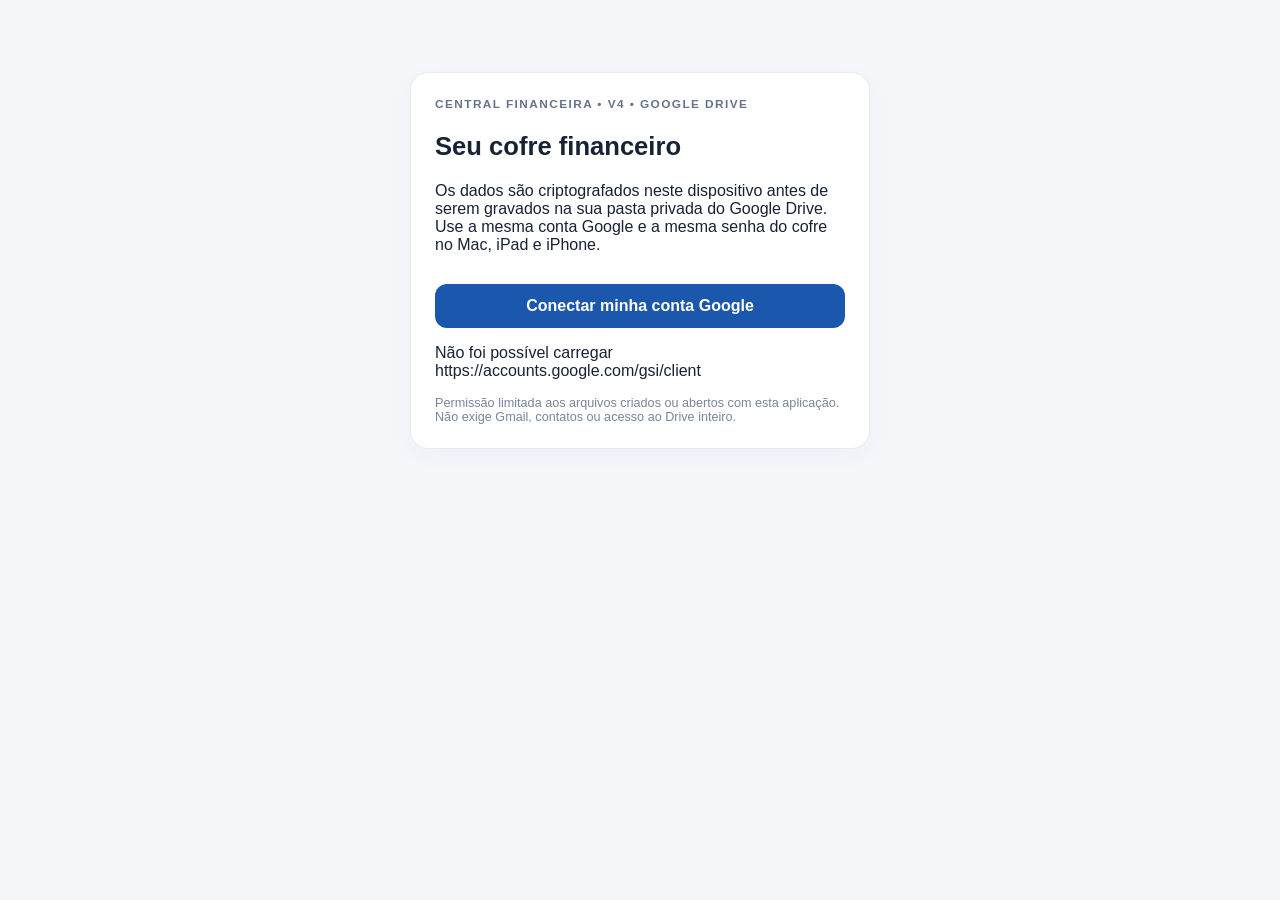
==== commit e6fdf345: "Add files via upload Atualizar Central Financeira para v4 Google Drive." ====
--- a/index.html
+++ b/index.html
@@ -1,12 +1,12 @@
 <!doctype html>
-<html lang="pt-BR"><head><meta charset="utf-8"><meta name="viewport" content="width=device-width, initial-scale=1, viewport-fit=cover"><meta name="theme-color" content="#101827"><meta name="apple-mobile-web-app-capable" content="yes"><meta name="apple-mobile-web-app-status-bar-style" content="default"><title>Central Financeira • Evolução</title><link rel="manifest" href="manifest.webmanifest"><link rel="stylesheet" href="style.css"></head><body>
-<section id="auth" class="auth panel"></section><div class="app locked" id="mainApp"><header class="top"><div class="brand"><div class="brandmark">CF</div><div><div class="eyebrow" id="entitySubtitle">CONTROLE FINANCEIRO</div><h1>Central Financeira <span style="color:#3572c0">Evolução</span></h1></div></div><div class="top-actions"><button class="ghost" id="alerts" aria-label="Alertas de término">🔔</button><button class="ghost" id="privacy" aria-label="Ocultar valores">◉</button><button class="ghost" id="logout">Sair</button><button class="primary" data-action="new-entry">+ Lançamento</button></div></header>
+<html lang="pt-BR"><head><meta http-equiv="Content-Security-Policy" content="default-src 'none'; script-src 'self' https://accounts.google.com/gsi/client; style-src 'self' 'unsafe-inline' https://accounts.google.com/gsi/style; connect-src https://www.googleapis.com https://accounts.google.com/gsi/; frame-src https://accounts.google.com; img-src 'self' data: https://*.googleusercontent.com; manifest-src 'self'; worker-src 'self'; base-uri 'self'; form-action 'self' https://accounts.google.com"><meta name="referrer" content="no-referrer"><meta charset="utf-8"><meta name="viewport" content="width=device-width, initial-scale=1, viewport-fit=cover"><meta name="theme-color" content="#101827"><meta name="apple-mobile-web-app-capable" content="yes"><meta name="apple-mobile-web-app-status-bar-style" content="default"><title>Central Financeira • Evolução</title><link rel="manifest" href="manifest.webmanifest"><link rel="stylesheet" href="style.css"></head><body>
+<section id="auth" class="auth panel"></section><div class="app locked" id="mainApp"><header class="top"><div class="brand"><div class="brandmark">CF</div><div><div class="eyebrow" id="entitySubtitle">CONTROLE FINANCEIRO</div><h1>Central Financeira <span style="color:#3572c0">Evolução</span></h1></div></div><div class="top-actions"><button class="ghost" id="alerts" aria-label="Alertas de término">🔔</button><button class="ghost" id="privacy" aria-label="Ocultar valores">◉</button><button class="ghost" id="refreshCloud">Atualizar do Drive</button><button class="ghost" id="logout">Sair</button><button class="primary" data-action="new-entry">+ Lançamento</button></div></header>
 <nav class="tabs" aria-label="Navegação"><button class="tab active" data-tab="overview">Visão geral</button><button class="tab" data-tab="entries">Lançamentos</button><button class="tab" data-tab="insurance">Seguros</button><button class="tab" data-tab="subscriptions">Assinaturas</button><button class="tab" data-tab="investments">Aplicações</button><button class="tab" data-tab="accounts">Contas</button><button class="tab" data-tab="reports">Relatórios</button><button class="tab" data-tab="settings">Cadastros e backup</button></nav>
 <section class="view active" id="overview"><div class="sectionhead"><div><h2>Visão geral</h2><p>Seu panorama financeiro em um só lugar.</p></div><div class="toolbar" id="overviewFilters"></div></div><div class="cards" id="overviewCards"></div><div class="columns"><div class="panel"><h3>Fluxo mensal</h3><div class="chart" id="overviewChart"></div></div><div class="panel"><h3>Últimos lançamentos</h3><div id="overviewLatest" class="list"></div></div></div></section>
 <section class="view" id="entries"><div class="sectionhead"><div><h2>Lançamentos</h2><p>Entradas, despesas e recorrências em um só lugar.</p></div><button class="primary" data-action="new-entry">+ Novo lançamento</button></div><div class="toolbar" style="margin-bottom:16px"><div class="field search"><label for="entrySearch">Buscar descrição</label><input id="entrySearch" placeholder="Ex.: aluguel, mercado..."></div><div class="field compact"><label for="entryPeriod">Período</label><select id="entryPeriod"></select></div><div class="field compact"><label for="entryEntity">Entidade</label><select id="entryEntity"></select></div></div><div class="tablewrap"><table><thead><tr><th>Data</th><th>Descrição</th><th>Categoria / entidade</th><th>Conta</th><th>Valor</th><th>Ações</th></tr></thead><tbody id="entryRows"></tbody></table></div></section>
 <section class="view" id="insurance"></section><section class="view" id="subscriptions"></section><section class="view" id="investments"></section><section class="view" id="accounts"><div class="sectionhead"><div><h2>Contas</h2><p>Cadastre contas bancárias e cartões de crédito.</p></div><button class="primary" data-action="new-account">+ Nova conta</button></div><div class="accountgrid" id="accountCards"></div></section>
 <section class="view" id="reports"><div class="sectionhead"><div><h2>Relatórios</h2><p>Filtre por mês, ano inteiro ou todos os períodos.</p></div><div class="toolbar"><div id="reportFilters"></div><button class="secondary" id="exportCSV">Exportar CSV</button></div></div><div id="reportCards" class="cards"></div><div class="columns"><div class="panel"><h3>Despesas por categoria</h3><div id="categoryReport"></div></div><div class="panel"><h3>Resumo por mês</h3><div id="monthlyReport"></div></div></div></section>
-<section class="view" id="settings"><div class="sectionhead"><div><h2>Cadastros e backup</h2><p>Personalize sua central financeira e proteja seus dados.</p></div></div><div class="notice">Modo local demonstrativo: o login não criptografa nem protege os dados contra acesso ao navegador. Todos os usuários deste navegador compartilham a mesma base financeira.</div><div class="settingsgrid"><div class="panel" id="usersPanel"></div><div class="panel"><div class="panel-head"><h3>Entidades</h3><button class="smallbutton" data-action="new-entity">+ Entidade</button></div><p class="hint">Pessoa física, jurídica, empresa ou outro centro financeiro.</p><div id="entityTags" class="pillstrip" style="margin-top:14px"></div></div><div class="panel"><div class="panel-head"><h3>Categorias</h3><button class="smallbutton" data-action="new-category">+ Categoria</button></div><p class="hint">Disponíveis no formulário de lançamentos.</p><div id="categoryTags" class="pillstrip" style="margin-top:14px"></div></div><div class="panel"><h3>Cópia de segurança</h3><p class="hint">Dados salvos apenas neste navegador. Exporte regularmente e guarde com segurança.</p><div style="display:grid;gap:10px;margin-top:18px"><button class="secondary" id="backupDownload">Baixar backup JSON</button><label for="backupRestore">Restaurar backup JSON</label><input type="file" id="backupRestore" accept="application/json,.json"></div></div><div class="panel"><h3>Dados locais</h3><p class="notice dangerzone">Apagar os dados é irreversível sem uma cópia de segurança. A cópia v2 é preservada; apagar aqui afeta somente a base v3.</p><button class="danger" id="clearData" style="margin-top:15px">Apagar dados desta versão</button></div></div></section>
-<div class="footer-note">Central Financeira Evolução • v3.0 • Login demonstrativo • Dados locais, sem sincronização entre dispositivos</div></div>
+<section class="view" id="settings"><div class="sectionhead"><div><h2>Cadastros e backup</h2><p>Personalize sua central financeira e proteja seus dados.</p></div></div><div class="notice">Dados no seu Google Drive, criptografados antes do envio. Os perfis compartilham este cofre e não concedem acesso independente à conta Google. Use Sair para bloquear o cofre neste dispositivo.</div><div class="settingsgrid"><div class="panel" id="usersPanel"></div><div class="panel"><div class="panel-head"><h3>Entidades</h3><button class="smallbutton" data-action="new-entity">+ Entidade</button></div><p class="hint">Pessoa física, jurídica, empresa ou outro centro financeiro.</p><div id="entityTags" class="pillstrip" style="margin-top:14px"></div></div><div class="panel"><div class="panel-head"><h3>Categorias</h3><button class="smallbutton" data-action="new-category">+ Categoria</button></div><p class="hint">Disponíveis no formulário de lançamentos.</p><div id="categoryTags" class="pillstrip" style="margin-top:14px"></div></div><div class="panel"><h3>Cópia de segurança</h3><p class="hint">Dados gravados no Google Drive. O backup inclui finanças e perfis e permanece criptografado. Exporte regularmente e guarde com segurança.</p><div style="display:grid;gap:10px;margin-top:18px"><button class="secondary" id="backupDownload">Baixar backup criptografado</button><label for="backupRestore">Restaurar backup criptografado ou JSON antigo</label><input type="file" id="backupRestore" accept="application/json,.json,.cfvault"></div></div><div class="panel"><h3>Dados do cofre</h3><p class="notice dangerzone">Apagar os dados é irreversível sem uma cópia de segurança. Apagar aqui cria uma nova versão vazia no Drive. Versões anteriores continuam no histórico; não apague arquivos do cofre manualmente.</p><button class="danger" id="clearData" style="margin-top:15px">Apagar dados desta versão</button></div></div></section>
+<div id="storageStatus" class="notice" role="status">Cofre Google Drive bloqueado</div><div class="footer-note">Central Financeira Evolução • v4 • Cofre privado criptografado no Google Drive</div></div>
 <div class="modal-overlay" id="dialog" role="presentation"><div class="modal" role="dialog" aria-modal="true" aria-labelledby="dialogTitle"><header><h2 id="dialogTitle"></h2><button class="close" aria-label="Fechar" id="dialogClose">✕</button></header><form id="dialogForm"><div class="content" id="dialogBody"></div><footer><button class="ghost" type="button" id="dialogCancel">Cancelar</button><button class="primary" type="submit" id="dialogSave">Salvar</button></footer></form></div></div>
-<script src="core.js"></script><script src="app.js"></script><script src="extras.js"></script></body></html>+<script src="core.js"></script><script src="config.js"></script><script src="vault.js"></script><script src="drive.js"></script><script src="storage.js"></script><script src="bootstrap.js"></script></body></html>
